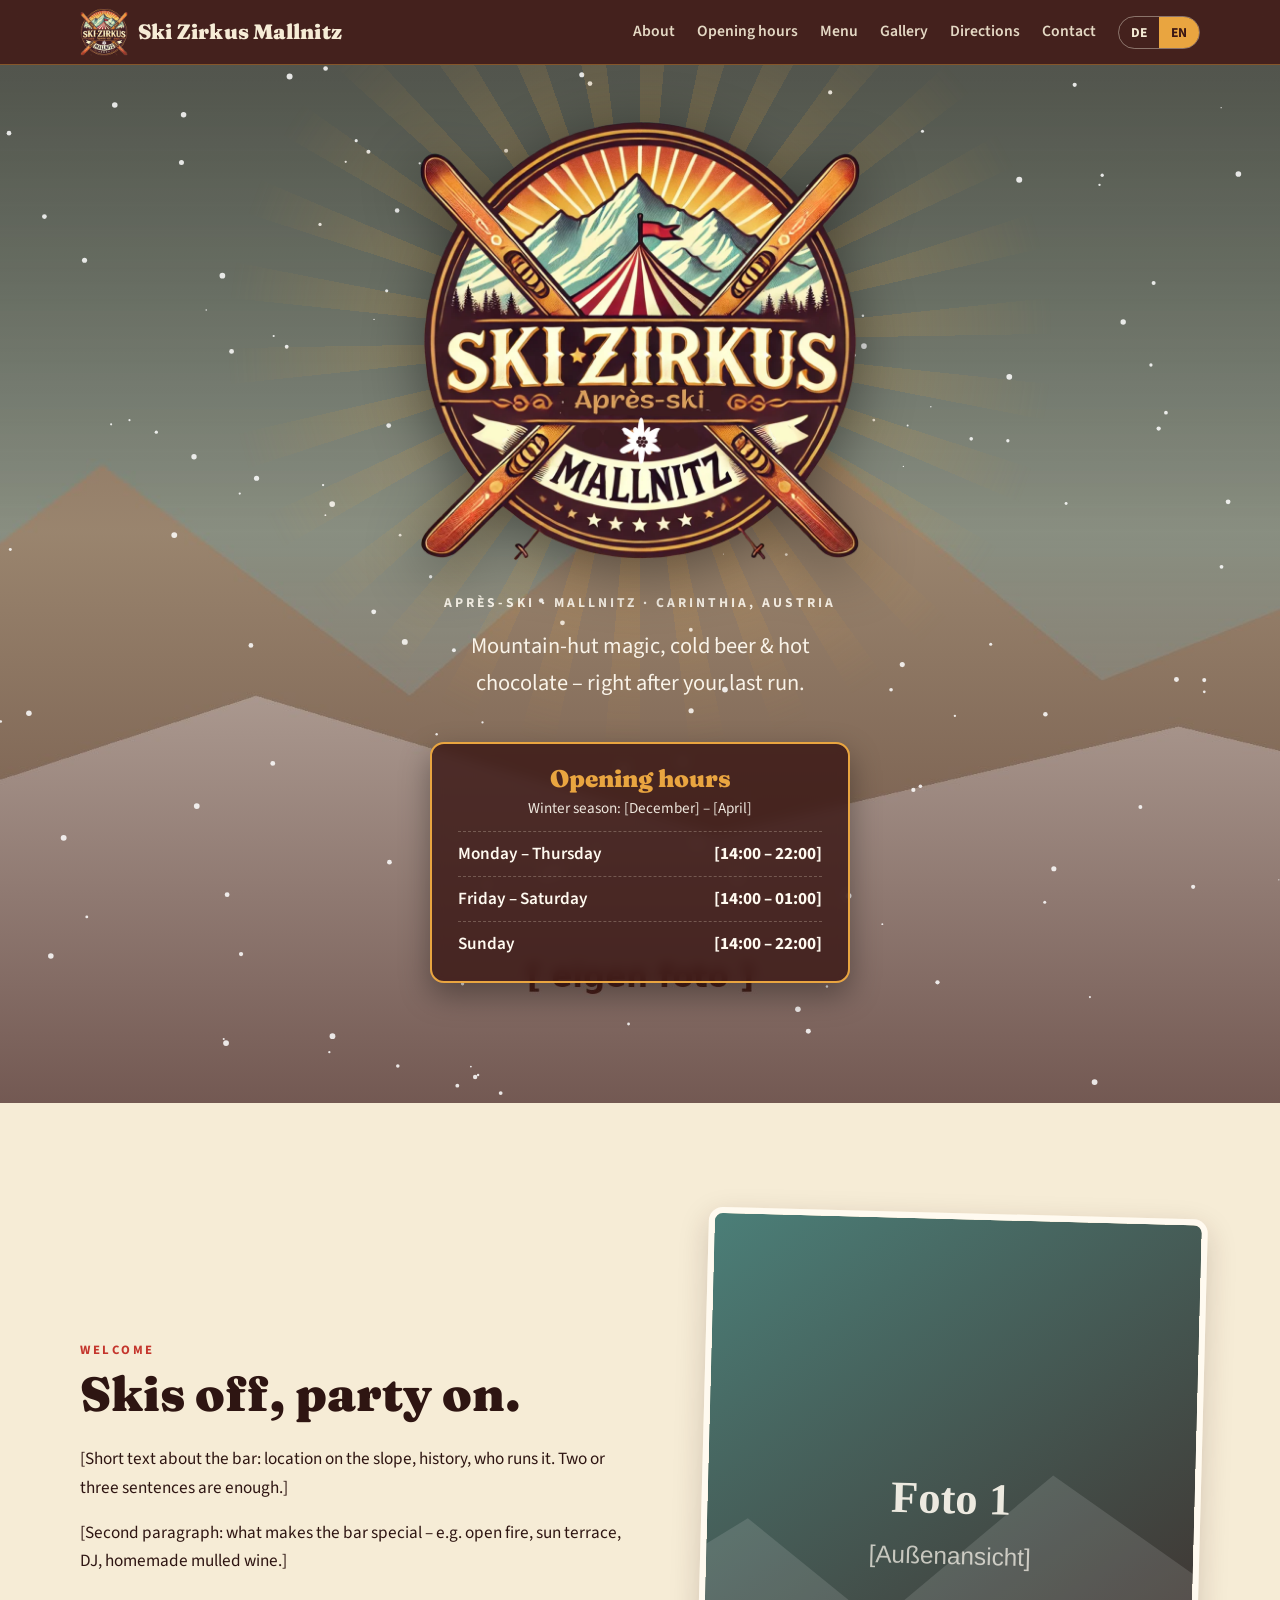
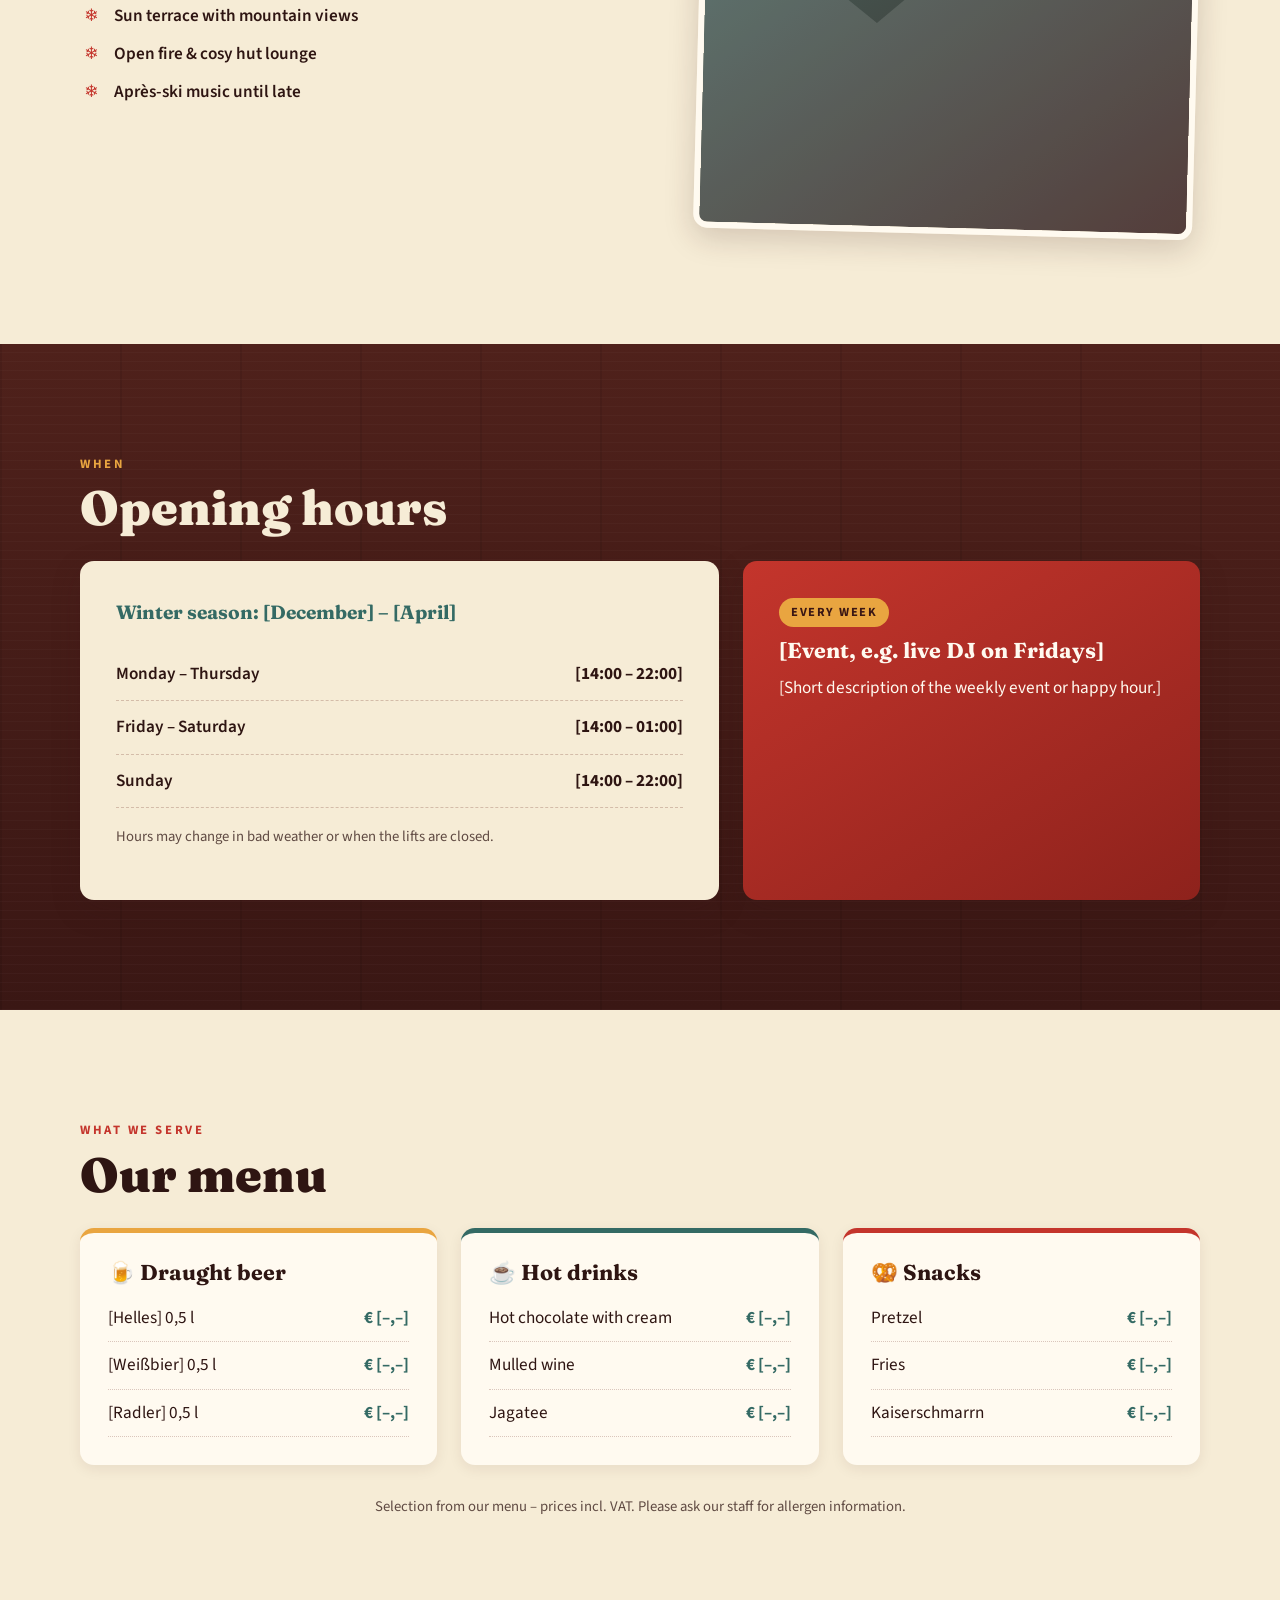
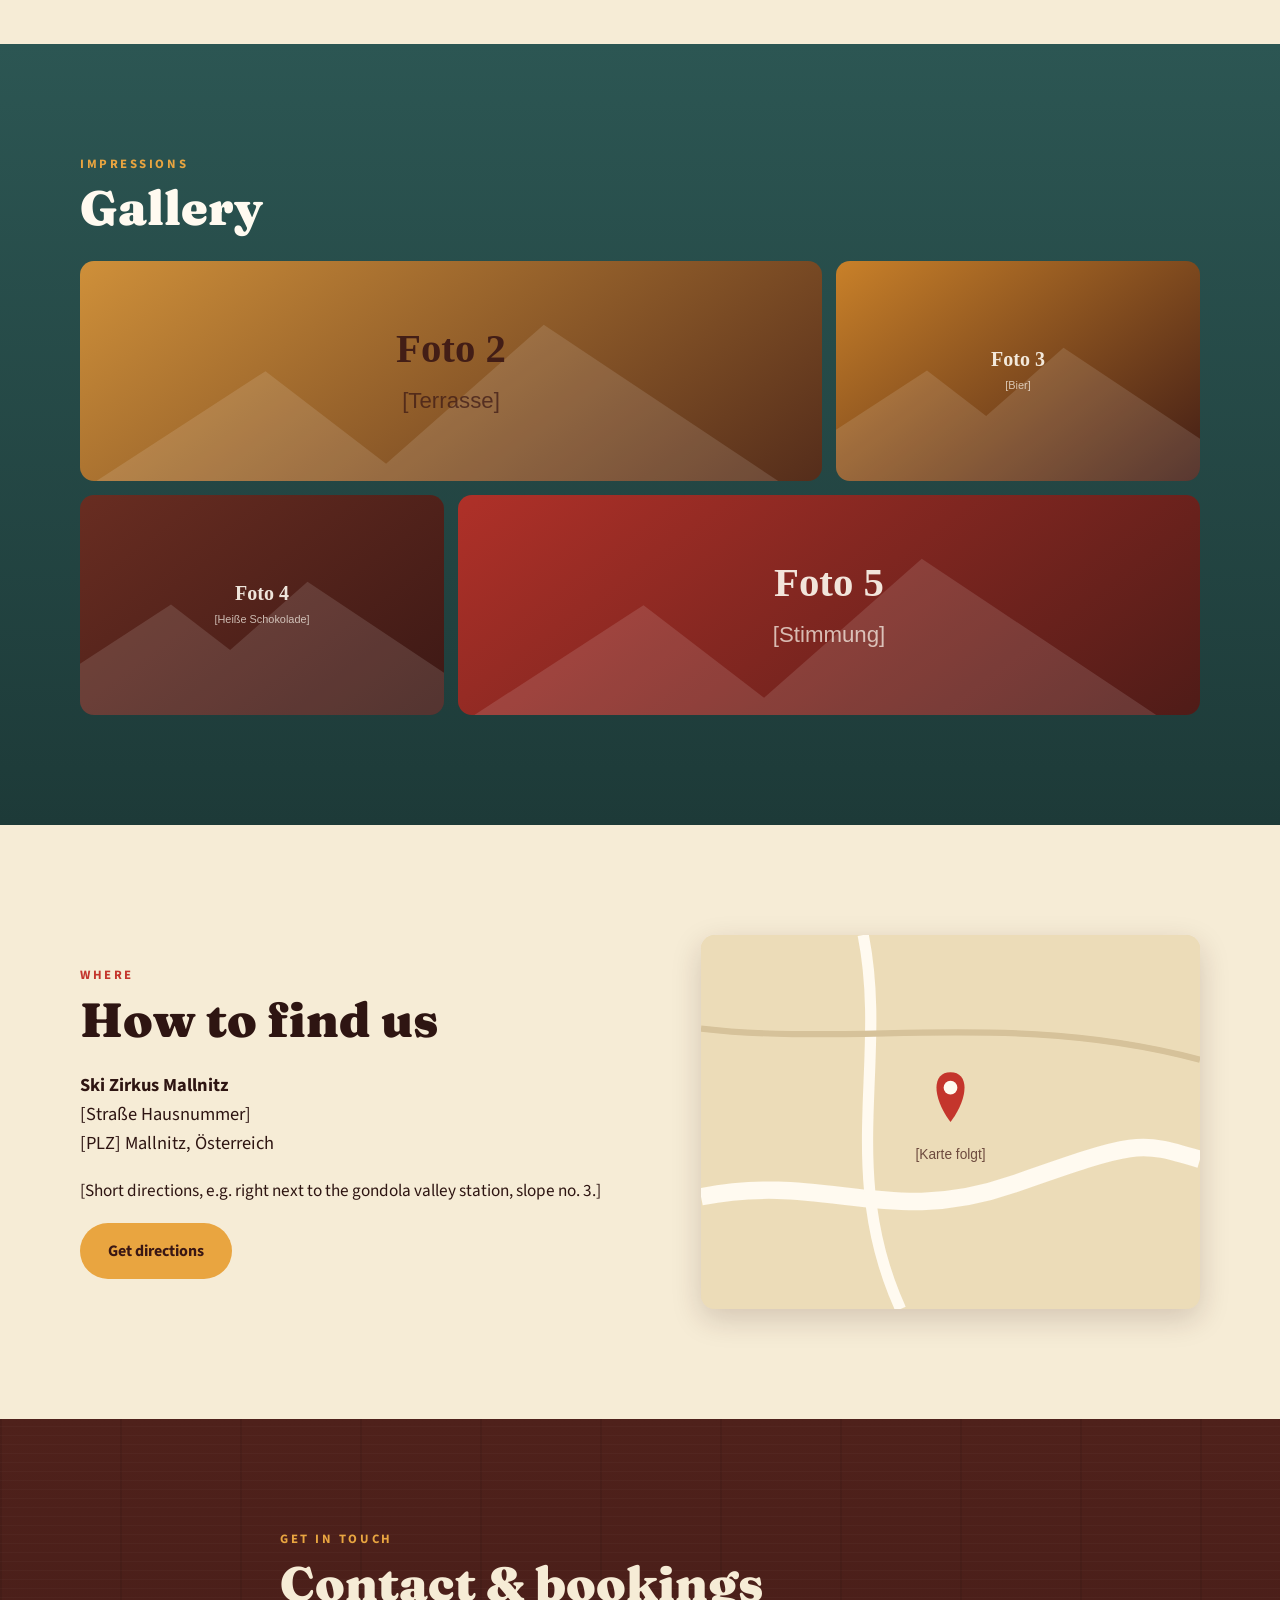
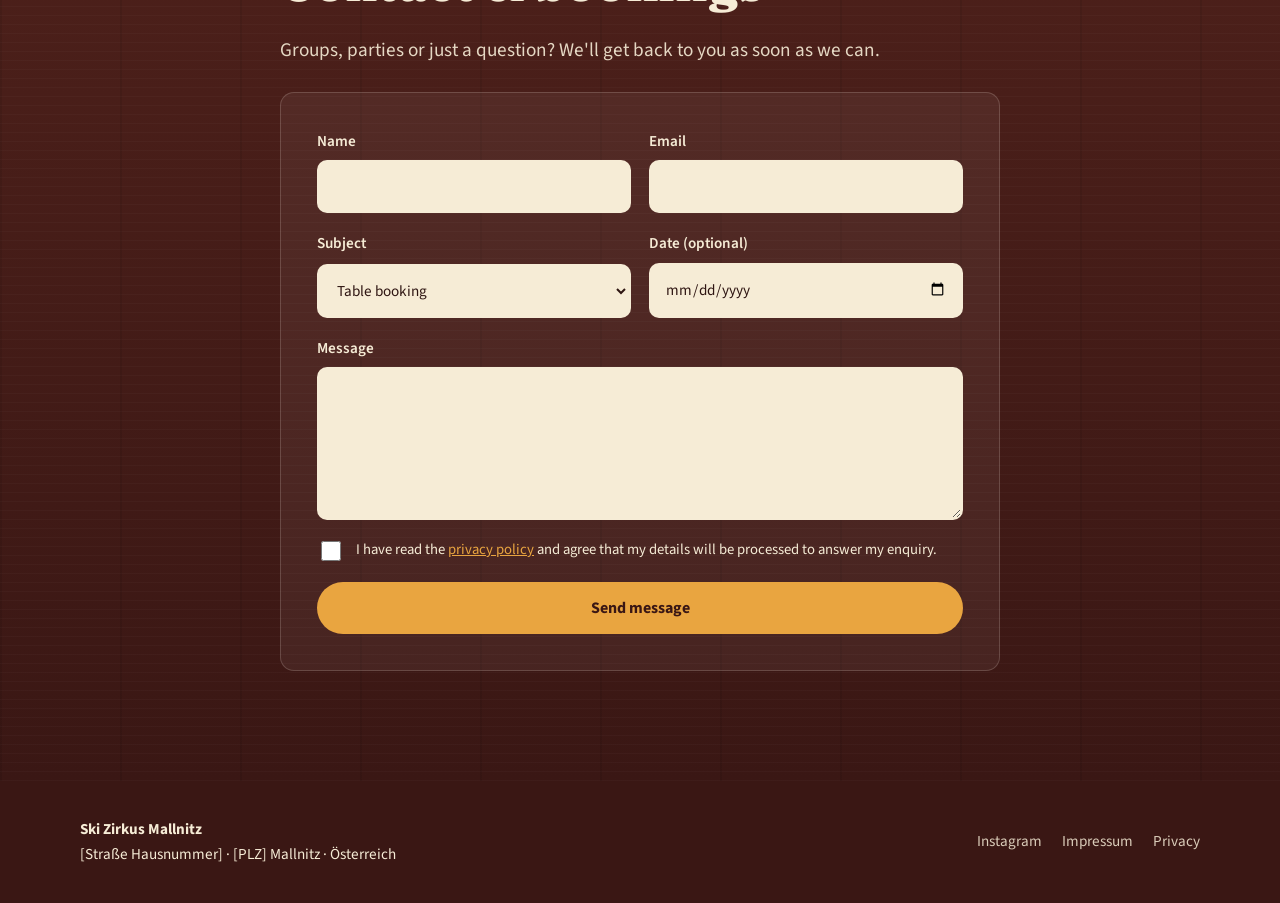
==== index.html @ e9e99eff "Add files via upload" ====
<!doctype html>
<html lang="de">
<head>
  <meta charset="utf-8">
  <meta name="viewport" content="width=device-width, initial-scale=1">
  <title>Ski Zirkus Mallnitz – Après-Ski Bar in Mallnitz</title>
  <meta name="description" content="Ski Zirkus Mallnitz: Après-Ski, kühles Bier und heiße Schokolade direkt an der Piste in Mallnitz, Kärnten.">
  <link rel="icon" href="img/favicon.png" type="image/png">
  <link rel="apple-touch-icon" href="img/apple-touch-icon.png">
  <meta name="theme-color" content="#3a1714">
  <meta property="og:title" content="Ski Zirkus Mallnitz – Après-Ski">
  <meta property="og:description" content="Après-Ski, kühles Bier und heiße Schokolade in Mallnitz, Kärnten.">
  <meta property="og:image" content="img/og-image.jpg">
  <meta property="og:type" content="website">
  <link rel="preload" href="img/logo-full.webp" as="image">
  <link rel="stylesheet" href="assets/style.css">
</head>
<body>

<header class="nav" id="top">
  <div class="nav__inner">
    <a href="#top" class="brand" aria-label="Ski Zirkus Mallnitz – Start">
      <img src="img/logo-icon.png" alt="" width="48" height="48">
      <span>Ski Zirkus Mallnitz</span>
    </a>
    <button class="nav__toggle" aria-expanded="false" aria-controls="nav-links" data-i18n-aria="nav_menu" aria-label="Menü">
      <span></span><span></span><span></span>
    </button>
    <nav id="nav-links" class="nav__links">
      <a href="#ueber" data-i18n="nav_about">Über uns</a>
      <a href="#zeiten" data-i18n="nav_hours">Öffnungszeiten</a>
      <a href="#karte" data-i18n="nav_menu_card">Karte</a>
      <a href="#galerie" data-i18n="nav_gallery">Galerie</a>
      <a href="#anfahrt" data-i18n="nav_location">Anfahrt</a>
      <a href="#kontakt" data-i18n="nav_contact">Kontakt</a>
      <div class="lang" role="group" aria-label="Sprache / Language">
        <button type="button" data-lang="de" aria-pressed="true">DE</button>
        <button type="button" data-lang="en" aria-pressed="false">EN</button>
      </div>
    </nav>
  </div>
</header>

<main>

  <!-- HERO -->
  <section class="hero">
    <canvas class="snow" aria-hidden="true"></canvas>
    <div class="hero__content">
      <h1 class="hero__logo">
        <img src="img/logo-full.webp" alt="Ski Zirkus Mallnitz – Après-Ski" width="440" height="440">
      </h1>
      <p class="kicker" data-i18n="hero_kicker">Après-Ski · Mallnitz · Kärnten</p>
      <p class="hero__tagline" data-i18n="hero_tagline">Hüttenzauber, kühles Bier &amp; heiße Schokolade – direkt nach der letzten Abfahrt.</p>
      <div class="hero__hours">
        <h2 class="hero__hours-title" data-i18n="hours_title">Öffnungszeiten</h2>
        <p class="hero__hours-season" data-i18n="hours_season">Wintersaison: [Dezember] – [April]</p>
        <dl>
          <div><dt data-i18n="day_mon_thu">Montag – Donnerstag</dt><dd>[14:00 – 22:00]</dd></div>
          <div><dt data-i18n="day_fri_sat">Freitag – Samstag</dt><dd>[14:00 – 01:00]</dd></div>
          <div><dt data-i18n="day_sun">Sonntag</dt><dd>[14:00 – 22:00]</dd></div>
        </dl>
      </div>
    </div>
  </section>

  <!-- ÜBER UNS -->
  <section id="ueber" class="section section--cream">
    <div class="wrap split">
      <div>
        <p class="eyebrow" data-i18n="about_eyebrow">Willkommen</p>
        <h2 data-i18n="about_title">Ski aus, Stimmung an.</h2>
        <p data-i18n="about_p1">[Kurzer Text über die Bar: Lage an der Piste, Geschichte, wer dahinter steht. Zwei bis drei Sätze reichen.]</p>
        <p data-i18n="about_p2">[Zweiter Absatz: was die Bar besonders macht – z. B. Kaminfeuer, Sonnenterrasse, DJ, hausgemachter Glühwein.]</p>
        <ul class="perks">
          <li data-i18n="perk_1">Sonnenterrasse mit Bergblick</li>
          <li data-i18n="perk_2">Kaminfeuer &amp; Hüttenstube</li>
          <li data-i18n="perk_3">Après-Ski-Musik bis spät</li>
        </ul>
      </div>
      <figure class="photo photo--tall">
        <img src="img/placeholder-1.svg" alt="[Foto: Außenansicht der Bar im Schnee]" loading="lazy">
      </figure>
    </div>
  </section>

  <!-- ÖFFNUNGSZEITEN -->
  <section id="zeiten" class="section section--wood">
    <div class="wrap">
      <p class="eyebrow eyebrow--light" data-i18n="hours_eyebrow">Wann</p>
      <h2 data-i18n="hours_title">Öffnungszeiten</h2>
      <div class="hours">
        <div class="card card--hours">
          <p class="season" data-i18n="hours_season">Wintersaison: [Dezember] – [April]</p>
          <dl class="hours__list">
            <div><dt data-i18n="day_mon_thu">Montag – Donnerstag</dt><dd>[14:00 – 22:00]</dd></div>
            <div><dt data-i18n="day_fri_sat">Freitag – Samstag</dt><dd>[14:00 – 01:00]</dd></div>
            <div><dt data-i18n="day_sun">Sonntag</dt><dd>[14:00 – 22:00]</dd></div>
          </dl>
          <p class="note" data-i18n="hours_note">Bei Schlechtwetter oder Liftstillstand können sich die Zeiten ändern.</p>
        </div>
        <div class="card card--event">
          <span class="badge" data-i18n="event_badge">Jede Woche</span>
          <h3 data-i18n="event_title">[Event, z. B. Live-DJ am Freitag]</h3>
          <p data-i18n="event_text">[Kurze Beschreibung des wiederkehrenden Events oder der Happy Hour.]</p>
        </div>
      </div>
    </div>
  </section>

  <!-- KARTE -->
  <section id="karte" class="section section--cream">
    <div class="wrap">
      <p class="eyebrow" data-i18n="menu_eyebrow">Was es gibt</p>
      <h2 data-i18n="menu_title">Unsere Karte</h2>
      <div class="menu">
        <div class="menu__col">
          <h3><span class="icon" aria-hidden="true">🍺</span> <span data-i18n="menu_beer">Bier vom Fass</span></h3>
          <ul>
            <li><span>[Helles] 0,5 l</span><span class="price">€ [–,–]</span></li>
            <li><span>[Weißbier] 0,5 l</span><span class="price">€ [–,–]</span></li>
            <li><span>[Radler] 0,5 l</span><span class="price">€ [–,–]</span></li>
          </ul>
        </div>
        <div class="menu__col">
          <h3><span class="icon" aria-hidden="true">☕</span> <span data-i18n="menu_hot">Heißes</span></h3>
          <ul>
            <li><span data-i18n="menu_choc">Heiße Schokolade mit Sahne</span><span class="price">€ [–,–]</span></li>
            <li><span data-i18n="menu_mulled">Glühwein</span><span class="price">€ [–,–]</span></li>
            <li><span>Jagatee</span><span class="price">€ [–,–]</span></li>
          </ul>
        </div>
        <div class="menu__col">
          <h3><span class="icon" aria-hidden="true">🥨</span> <span data-i18n="menu_snacks">Snacks</span></h3>
          <ul>
            <li><span data-i18n="menu_pretzel">Brezel</span><span class="price">€ [–,–]</span></li>
            <li><span data-i18n="menu_fries">Pommes</span><span class="price">€ [–,–]</span></li>
            <li><span data-i18n="menu_kaiser">Kaiserschmarrn</span><span class="price">€ [–,–]</span></li>
          </ul>
        </div>
      </div>
      <p class="note note--center" data-i18n="menu_note">Auszug aus der Karte – Preise inkl. MwSt. Allergeninformationen erhalten Sie bei unserem Personal.</p>
    </div>
  </section>

  <!-- GALERIE -->
  <section id="galerie" class="section section--night">
    <div class="wrap">
      <p class="eyebrow eyebrow--light" data-i18n="gallery_eyebrow">Eindrücke</p>
      <h2 data-i18n="gallery_title">Galerie</h2>
      <div class="gallery">
        <!-- Patroon: breed + smal, smal + breed. Meer foto's? Herhaal dit blok van 4. -->
        <figure class="g g--wide"><img src="img/placeholder-2.svg" alt="[Foto 1]" loading="lazy"></figure>
        <figure class="g"><img src="img/placeholder-3.svg" alt="[Foto 2]" loading="lazy"></figure>
        <figure class="g"><img src="img/placeholder-4.svg" alt="[Foto 3]" loading="lazy"></figure>
        <figure class="g g--wide"><img src="img/placeholder-5.svg" alt="[Foto 4]" loading="lazy"></figure>
      </div>
    </div>
  </section>

  <!-- ANFAHRT -->
  <section id="anfahrt" class="section section--cream">
    <div class="wrap split">
      <div>
        <p class="eyebrow" data-i18n="loc_eyebrow">Wo</p>
        <h2 data-i18n="loc_title">So finden Sie uns</h2>
        <address>
          <strong>Ski Zirkus Mallnitz</strong><br>
          [Straße Hausnummer]<br>
          [PLZ] Mallnitz, Österreich
        </address>
        <p data-i18n="loc_text">[Kurze Wegbeschreibung, z. B. direkt an der Talstation der Gondel, Skipiste Nr. 3.]</p>
        <a class="btn btn--primary" href="https://www.google.com/maps/search/?api=1&query=[Adresse]" target="_blank" rel="noopener" data-i18n="loc_route">Route planen</a>
      </div>
      <div class="map">
        <!-- Karte: sobald die Adresse feststeht, hier eine OpenStreetMap-Einbettung einfügen. -->
        <img src="img/map-placeholder.svg" alt="">
      </div>
    </div>
  </section>

  <!-- KONTAKT -->
  <section id="kontakt" class="section section--wood">
    <div class="wrap wrap--narrow">
      <p class="eyebrow eyebrow--light" data-i18n="contact_eyebrow">Schreib uns</p>
      <h2 data-i18n="contact_title">Kontakt &amp; Reservierung</h2>
      <p class="lead" data-i18n="contact_lead">Gruppen, Feiern oder einfach eine Frage? Wir melden uns so schnell wie möglich.</p>

      <form class="form" name="kontakt" method="POST" action="/danke.html" data-netlify="true" netlify-honeypot="bot-field">
        <input type="hidden" name="form-name" value="kontakt">
        <p class="hidden"><label>Nicht ausfüllen: <input name="bot-field"></label></p>

        <div class="form__row">
          <label><span data-i18n="f_name">Name</span>
            <input type="text" name="name" autocomplete="name" required></label>
          <label><span data-i18n="f_email">E-Mail</span>
            <input type="email" name="email" autocomplete="email" required></label>
        </div>
        <div class="form__row">
          <label><span data-i18n="f_topic">Anliegen</span>
            <select name="anliegen">
              <option value="Reservierung" data-i18n="f_opt_res">Reservierung</option>
              <option value="Gruppe/Feier" data-i18n="f_opt_group">Gruppe / Feier</option>
              <option value="Sonstiges" data-i18n="f_opt_other">Sonstiges</option>
            </select></label>
          <label><span data-i18n="f_date">Datum (optional)</span>
            <input type="date" name="datum"></label>
        </div>
        <label><span data-i18n="f_msg">Nachricht</span>
          <textarea name="nachricht" rows="5" required></textarea></label>
        <label class="check">
          <input type="checkbox" name="datenschutz" required>
          <span data-i18n-html="f_consent">Ich habe die <a href="datenschutz.html">Datenschutzerklärung</a> gelesen und bin einverstanden, dass meine Angaben zur Beantwortung meiner Anfrage verarbeitet werden.</span>
        </label>
        <button class="btn btn--primary btn--block" type="submit" data-i18n="f_send">Nachricht senden</button>
      </form>
    </div>
  </section>

</main>

<footer class="footer">
  <div class="wrap footer__inner">
    <div>
      <strong>Ski Zirkus Mallnitz</strong><br>
      [Straße Hausnummer] · [PLZ] Mallnitz · Österreich
    </div>
    <div class="footer__links">
      <a href="https://instagram.com/[account]" target="_blank" rel="noopener">Instagram</a>
      <a href="impressum.html">Impressum</a>
      <a href="datenschutz.html" data-i18n="footer_privacy">Datenschutz</a>
    </div>
  </div>
</footer>

<script src="assets/script.js"></script>
</body>
</html>
---- assets/style.css ----
/* Lettertypen lokaal (geen Google-verbinding, DSGVO-vriendelijk). Licentie: SIL OFL 1.1 */
@font-face { font-family: "Fraunces"; src: url("fonts/fraunces.woff2") format("woff2"); font-weight: 100 900; font-display: swap; }
@font-face { font-family: "Source Sans 3"; src: url("fonts/source-sans-3.woff2") format("woff2"); font-weight: 200 900; font-display: swap; }

/* ===== Kleuren & basis ===== */
:root {
  /* Palet afgeleid van het logo: bordeaux-bruin, vintage crème, zeegroen, goud-oranje en circusrood */
  --wood-900: #3a1714;   /* bordeaux-bruin (nav, footer, donkere secties) */
  --wood-800: #4f211b;
  --wood-700: #6b2e22;
  --cocoa: #346a64;      /* zeegroen (prijzen, accenten) */
  --amber: #e9a540;      /* goud-oranje (knoppen) */
  --amber-dark: #d0862a;
  --ember: #c4352c;      /* circusrood */
  --cream: #f6ecd6;      /* vintage crème */
  --cream-2: #ecdcb8;
  --snow: #fffaf0;
  --night: #2c5653;      /* diep zeegroen (galerij) */
  --night-2: #4d8a83;
  --ink: #2e1512;
  --muted: #6d4a3e;
  --radius: 14px;
  --shadow: 0 10px 30px rgba(58, 23, 20, .18);
  --font-head: "Fraunces", Georgia, serif;
  --font-body: "Source Sans 3", system-ui, sans-serif;
}

*, *::before, *::after { box-sizing: border-box; }
html { scroll-behavior: smooth; scroll-padding-top: 72px; }
@media (prefers-reduced-motion: reduce) { html { scroll-behavior: auto; } }

body {
  margin: 0;
  font-family: var(--font-body);
  font-size: 1.075rem;
  line-height: 1.65;
  color: var(--ink);
  background: var(--cream);
}
img { max-width: 100%; display: block; }
a { color: inherit; }
h1, h2, h3 { font-family: var(--font-head); line-height: 1.1; margin: 0 0 .5em; }
h2 { font-size: clamp(2rem, 4.5vw, 3rem); font-weight: 900; }
h3 { font-size: 1.35rem; font-weight: 700; }
p { margin: 0 0 1em; }

.wrap { width: min(1120px, 100% - 32px); margin-inline: auto; }
.wrap--narrow { width: min(720px, 100% - 32px); }
.hidden { position: absolute; left: -9999px; }

/* ===== Navigatie ===== */
.nav {
  position: sticky; top: 0; z-index: 50;
  background: rgba(58, 23, 20, .95);
  backdrop-filter: blur(8px);
  color: var(--cream);
  border-bottom: 1px solid rgba(233, 165, 64, .4);
}
.nav__inner { display: flex; align-items: center; justify-content: space-between; height: 64px; width: min(1120px, 100% - 32px); margin-inline: auto; }
.brand { display: flex; align-items: center; gap: 10px; text-decoration: none; font-family: var(--font-head); font-weight: 900; font-size: 1.3rem; letter-spacing: .01em; }
.nav__links { display: flex; align-items: center; gap: 22px; }
.nav__links a { text-decoration: none; font-weight: 600; font-size: .98rem; opacity: .9; }
.nav__links a:hover { color: var(--amber); opacity: 1; }
.lang { display: flex; border: 1px solid rgba(247, 239, 226, .4); border-radius: 999px; overflow: hidden; }
.lang button { background: none; border: 0; color: var(--cream); font: 700 .85rem var(--font-body); padding: 6px 12px; cursor: pointer; }
.lang button[aria-pressed="true"] { background: var(--amber); color: var(--wood-900); }

.nav__toggle { display: none; background: none; border: 0; width: 44px; height: 44px; cursor: pointer; padding: 10px; }
.nav__toggle span { display: block; height: 2px; background: var(--cream); margin: 5px 0; border-radius: 2px; transition: transform .2s, opacity .2s; }

@media (max-width: 880px) {
  .nav__toggle { display: block; }
  .nav__links {
    position: absolute; top: 64px; left: 0; right: 0;
    flex-direction: column; align-items: stretch; gap: 0;
    background: var(--wood-900); padding: 8px 16px 20px;
    display: none;
  }
  .nav__links.open { display: flex; }
  .nav__links a { padding: 12px 4px; border-bottom: 1px solid rgba(247,239,226,.1); }
  .lang { align-self: flex-start; margin-top: 14px; }
  .nav__toggle[aria-expanded="true"] span:nth-child(1) { transform: translateY(7px) rotate(45deg); }
  .nav__toggle[aria-expanded="true"] span:nth-child(2) { opacity: 0; }
  .nav__toggle[aria-expanded="true"] span:nth-child(3) { transform: translateY(-7px) rotate(-45deg); }
}

/* ===== Knoppen ===== */
.btn { display: inline-block; text-decoration: none; font-weight: 700; padding: 13px 26px; border-radius: 999px; border: 2px solid transparent; cursor: pointer; font-size: 1rem; font-family: var(--font-body); transition: transform .15s, background .15s; }
.btn:hover { transform: translateY(-2px); }
.btn--primary { background: var(--amber); color: var(--wood-900); }
.btn--primary:hover { background: #f2b85c; }
.btn--ghost { border-color: var(--cream); color: var(--cream); }
.btn--ghost:hover { background: rgba(247,239,226,.12); }
.btn--block { width: 100%; }

/* ===== Hero ===== */
.hero {
  position: relative; overflow: hidden;
  min-height: min(92vh, 820px);
  display: grid; place-items: center; text-align: center;
  color: var(--snow);
  /* Eigen foto: vervang img/hero.jpg (liggend, ca. 2400 px breed). De donkere laag houdt de tekst leesbaar. */
  background:
    linear-gradient(180deg, rgba(58,23,20,.55) 0%, rgba(58,23,20,.3) 45%, rgba(58,23,20,.7) 100%),
    url("../img/hero.jpg") center / cover no-repeat,
    linear-gradient(160deg, #8fbcae, var(--night));
}
.snow { position: absolute; inset: 0; width: 100%; height: 100%; pointer-events: none; z-index: 2; }
.hero__content { position: relative; z-index: 3; padding: 96px 16px 120px; max-width: 820px; }
.hero h1 { font-size: clamp(3rem, 10vw, 6.5rem); font-weight: 900; text-shadow: 0 4px 24px rgba(0,0,0,.35); margin-bottom: .3em; line-height: 1; }
.h1-sub { display: block; font-size: .42em; font-weight: 700; letter-spacing: .32em; text-transform: uppercase; margin-top: .35em; color: var(--amber); }
.kicker { text-transform: uppercase; letter-spacing: .22em; font-weight: 700; font-size: .85rem; color: var(--snow); opacity: .9; }
.hero__tagline { font-size: clamp(1.1rem, 2.3vw, 1.4rem); max-width: 34ch; margin: 0 auto 1.8em; opacity: .95; }
.hero__cta { display: flex; justify-content: center; margin-top: 2.2em; }
.hero__cta .btn { padding: 15px 38px; font-size: 1.08rem; box-shadow: 0 8px 22px rgba(0,0,0,.3); }

/* ===== Secties ===== */
.section { padding: clamp(64px, 10vw, 110px) 0; position: relative; }
.section--cream { background: var(--cream); }
.section--wood {
  color: var(--cream);
  background:
    repeating-linear-gradient(90deg, rgba(0,0,0,.08) 0 2px, transparent 2px 120px),
    repeating-linear-gradient(0deg, rgba(255,255,255,.025) 0 1px, transparent 1px 9px),
    linear-gradient(180deg, var(--wood-800), var(--wood-900));
}
.section--night { color: var(--snow); background: linear-gradient(180deg, var(--night), #1d3a38); }
.eyebrow { text-transform: uppercase; letter-spacing: .2em; font-weight: 700; font-size: .8rem; color: var(--ember); margin-bottom: .6em; }
.eyebrow--light { color: var(--amber); }
.lead { font-size: 1.2rem; opacity: .9; }
.note { font-size: .92rem; opacity: .75; }
.note--center { text-align: center; margin-top: 2em; }

.split { display: grid; grid-template-columns: 1.1fr 1fr; gap: clamp(32px, 6vw, 72px); align-items: center; }
@media (max-width: 820px) { .split { grid-template-columns: 1fr; } }

.perks { list-style: none; padding: 0; margin: 1.5em 0 0; display: grid; gap: 10px; }
.perks li { padding-left: 34px; position: relative; font-weight: 600; }
.perks li::before { content: "❄"; position: absolute; left: 4px; top: 0; color: var(--ember); }

.photo { margin: 0; border-radius: var(--radius); overflow: hidden; box-shadow: var(--shadow); border: 6px solid var(--snow); transform: rotate(1.5deg); }
.photo img { width: 100%; height: 100%; object-fit: cover; aspect-ratio: 4/5; }

/* ===== Openingstijden ===== */
.hours { display: grid; grid-template-columns: 1.4fr 1fr; gap: 24px; margin-top: 1.5em; }
@media (max-width: 820px) { .hours { grid-template-columns: 1fr; } }
.card { border-radius: var(--radius); padding: clamp(24px, 4vw, 36px); }
.card--hours { background: var(--cream); color: var(--ink); box-shadow: var(--shadow); }
.season { font-family: var(--font-head); font-weight: 700; font-size: 1.2rem; color: var(--cocoa); }
.hours__list { margin: 0 0 1em; }
.hours__list div { display: flex; justify-content: space-between; gap: 16px; padding: 12px 0; border-bottom: 1px dashed rgba(107,46,34,.25); }
.hours__list dt { font-weight: 600; }
.hours__list dd { margin: 0; font-weight: 700; font-variant-numeric: tabular-nums; }
.card--event { background: linear-gradient(150deg, var(--ember), #8e221c); color: var(--snow); box-shadow: var(--shadow); }
.badge { display: inline-block; background: var(--amber); color: var(--wood-900); font-weight: 700; font-size: .78rem; text-transform: uppercase; letter-spacing: .12em; padding: 4px 12px; border-radius: 999px; margin-bottom: 1em; }

/* ===== Menu ===== */
.menu { display: grid; grid-template-columns: repeat(3, 1fr); gap: 24px; margin-top: 1.5em; }
@media (max-width: 880px) { .menu { grid-template-columns: 1fr; } }
.menu__col { background: var(--snow); border-radius: var(--radius); padding: 28px; box-shadow: 0 4px 14px rgba(58,23,20,.08); border-top: 5px solid var(--amber); }
.menu__col:nth-child(2) { border-top-color: var(--cocoa); }
.menu__col:nth-child(3) { border-top-color: var(--ember); }
.menu__col ul { list-style: none; padding: 0; margin: 0; }
.menu__col li { display: flex; justify-content: space-between; gap: 12px; padding: 9px 0; border-bottom: 1px dotted rgba(107,46,34,.25); }
.price { font-weight: 700; white-space: nowrap; color: var(--cocoa); }

/* ===== Galerij ===== */
.gallery { display: grid; grid-template-columns: repeat(3, 1fr); grid-auto-rows: 220px; gap: 14px; margin-top: 1.5em; }
.g { margin: 0; border-radius: var(--radius); overflow: hidden; }
.g--wide { grid-column: span 2; }
.g img { width: 100%; height: 100%; object-fit: cover; transition: transform .5s; }
.g:hover img { transform: scale(1.05); }
@media (max-width: 700px) {
  .gallery { grid-template-columns: 1fr 1fr; grid-auto-rows: 160px; }
  .g--wide { grid-column: span 2; }
}

/* ===== Anfahrt ===== */
address { font-style: normal; font-size: 1.15rem; margin: 0 0 1em; line-height: 1.6; }
.map { border-radius: var(--radius); overflow: hidden; box-shadow: var(--shadow); aspect-ratio: 4/3; background: var(--cream-2); }
.map img, .map iframe { width: 100%; height: 100%; object-fit: cover; border: 0; }

/* ===== Formulier ===== */
.form { display: grid; gap: 18px; margin-top: 1.5em; background: rgba(247,239,226,.06); border: 1px solid rgba(247,239,226,.18); padding: clamp(20px, 4vw, 36px); border-radius: var(--radius); }
.form__row { display: grid; grid-template-columns: 1fr 1fr; gap: 18px; }
@media (max-width: 600px) { .form__row { grid-template-columns: 1fr; } }
.form label { display: grid; gap: 6px; font-weight: 600; font-size: .95rem; }
.form input, .form select, .form textarea {
  font: inherit; font-weight: 400; color: var(--ink);
  background: var(--cream); border: 2px solid transparent; border-radius: 10px; padding: 12px 14px; width: 100%;
}
.form input:focus, .form select:focus, .form textarea:focus { outline: none; border-color: var(--amber); }
.form .check { display: flex; gap: 12px; align-items: flex-start; font-weight: 400; font-size: .92rem; }
.form .check input { width: 20px; height: 20px; margin-top: 3px; flex: none; accent-color: var(--amber); }
.form .check a { color: var(--amber); }

/* ===== Footer ===== */
.footer { background: var(--wood-900); color: var(--cream); padding: 36px 0; font-size: .95rem; }
.footer__inner { display: flex; justify-content: space-between; gap: 20px; flex-wrap: wrap; align-items: center; }
.footer__links { display: flex; gap: 20px; flex-wrap: wrap; }
.footer__links a { text-decoration: none; opacity: .85; }
.footer__links a:hover { color: var(--amber); opacity: 1; }

/* ===== Subpagina's (Impressum, Datenschutz, Danke) ===== */
.page { padding: clamp(48px, 8vw, 90px) 0; min-height: 70vh; }
.page h1 { font-size: clamp(2.2rem, 5vw, 3.2rem); font-weight: 900; }
.page h2 { font-size: 1.5rem; margin-top: 1.6em; }
.page--center { text-align: center; display: grid; place-items: center; }

:focus-visible { outline: 3px solid var(--amber); outline-offset: 3px; }

/* ===== Logo in de hero ===== */
.hero__logo { position: relative; margin: 0 auto .4em; width: clamp(260px, 40vw, 440px); }
.hero__logo img { position: relative; z-index: 1; width: 100%; height: auto; filter: drop-shadow(0 12px 30px rgba(0,0,0,.45)); }
.hero__logo::before { /* zonnestralen zoals in het logo */
  content: ""; position: absolute; inset: -45%; z-index: 0; border-radius: 50%;
  background: repeating-conic-gradient(rgba(233,165,64,.22) 0 5deg, transparent 5deg 12deg);
  -webkit-mask: radial-gradient(circle, #000 30%, transparent 70%); mask: radial-gradient(circle, #000 30%, transparent 70%);
}
.hero__content { padding-top: 56px; }

/* ===== Openingstijden-blok onder het logo ===== */
.hero__hours {
  margin: 2em auto 0; max-width: 420px; text-align: left;
  background: rgba(58, 23, 20, .82); backdrop-filter: blur(6px);
  border: 2px solid var(--amber); border-radius: var(--radius);
  padding: 22px 26px 14px; box-shadow: 0 12px 30px rgba(0,0,0,.35);
}
.hero__hours-title { font-size: 1.5rem; margin: 0 0 .15em; text-align: center; color: var(--amber); }
.hero__hours-season { text-align: center; font-size: .95rem; margin: 0 0 .6em; opacity: .9; }
.hero__hours dl { margin: 0; }
.hero__hours dl div { display: flex; justify-content: space-between; gap: 16px; padding: 8px 0; border-top: 1px dashed rgba(246,236,214,.25); }
.hero__hours dt { font-weight: 600; }
.hero__hours dd { margin: 0; font-weight: 700; font-variant-numeric: tabular-nums; white-space: nowrap; }
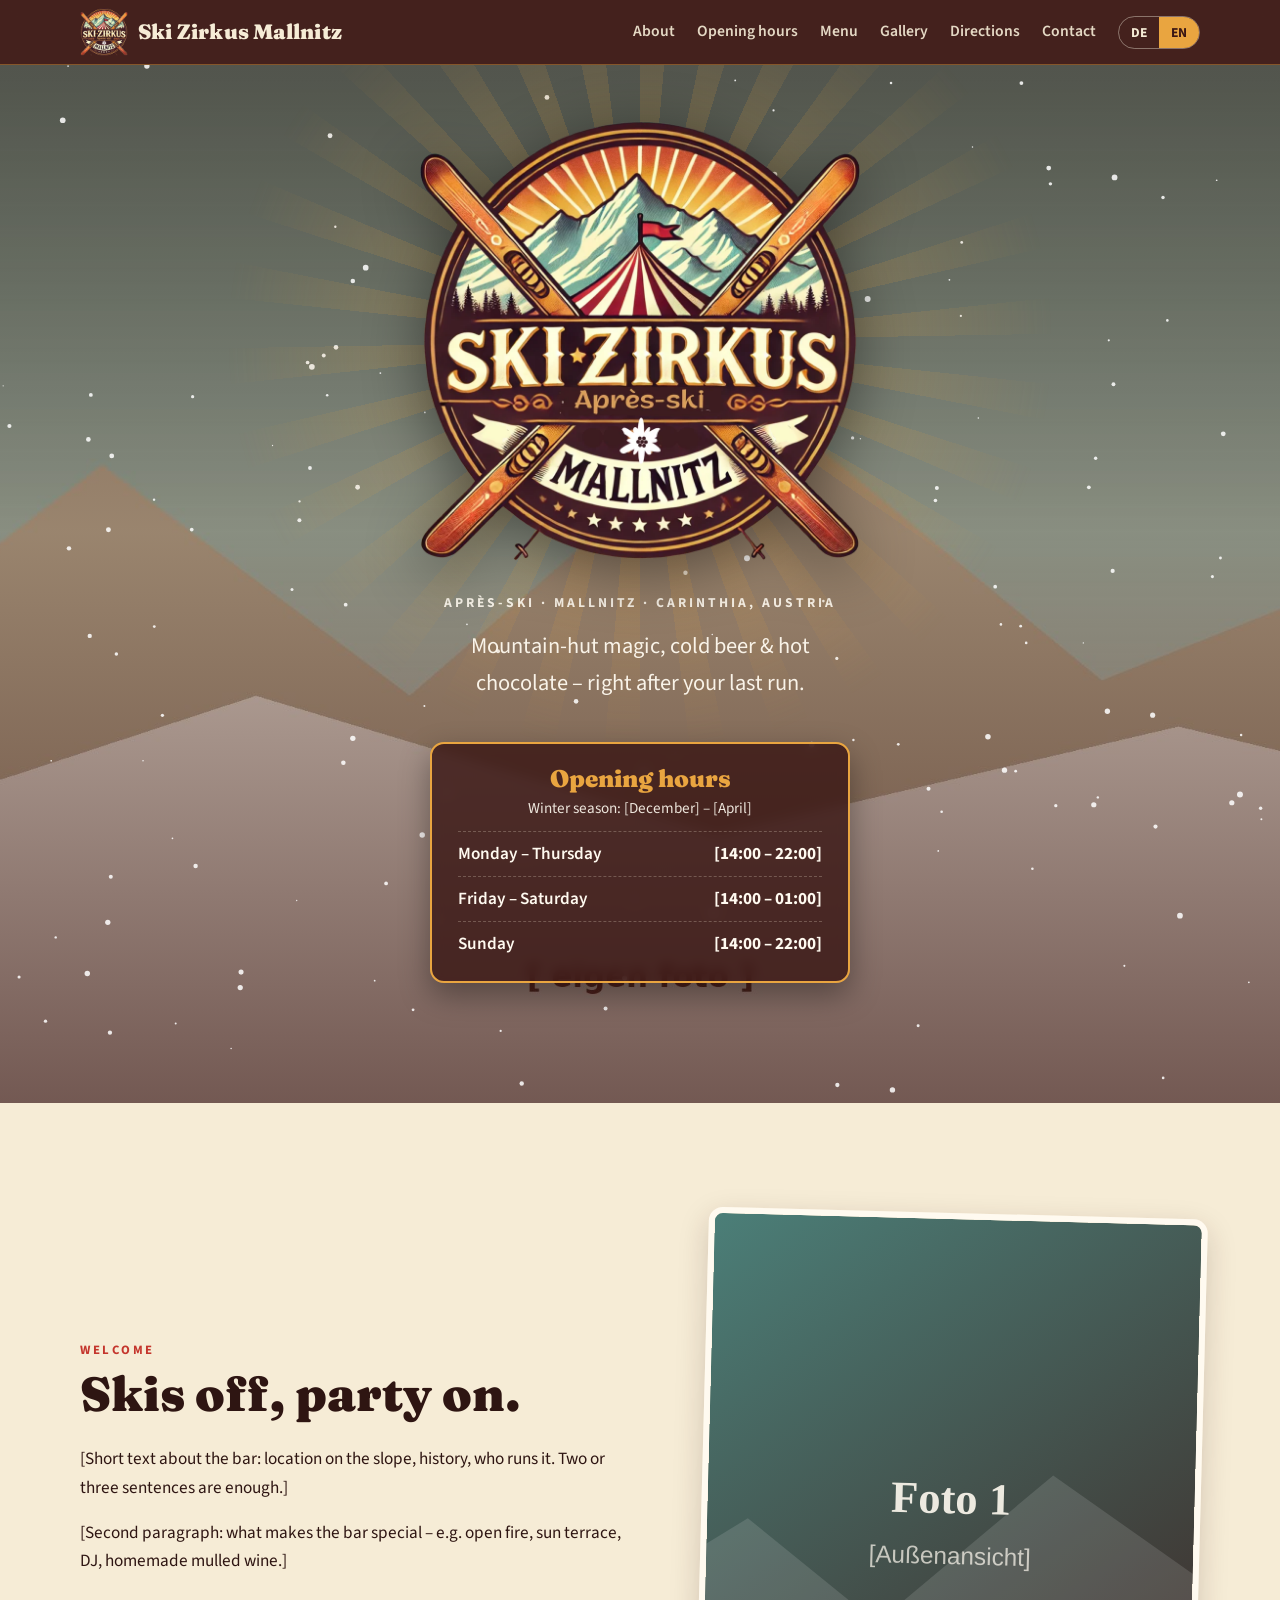
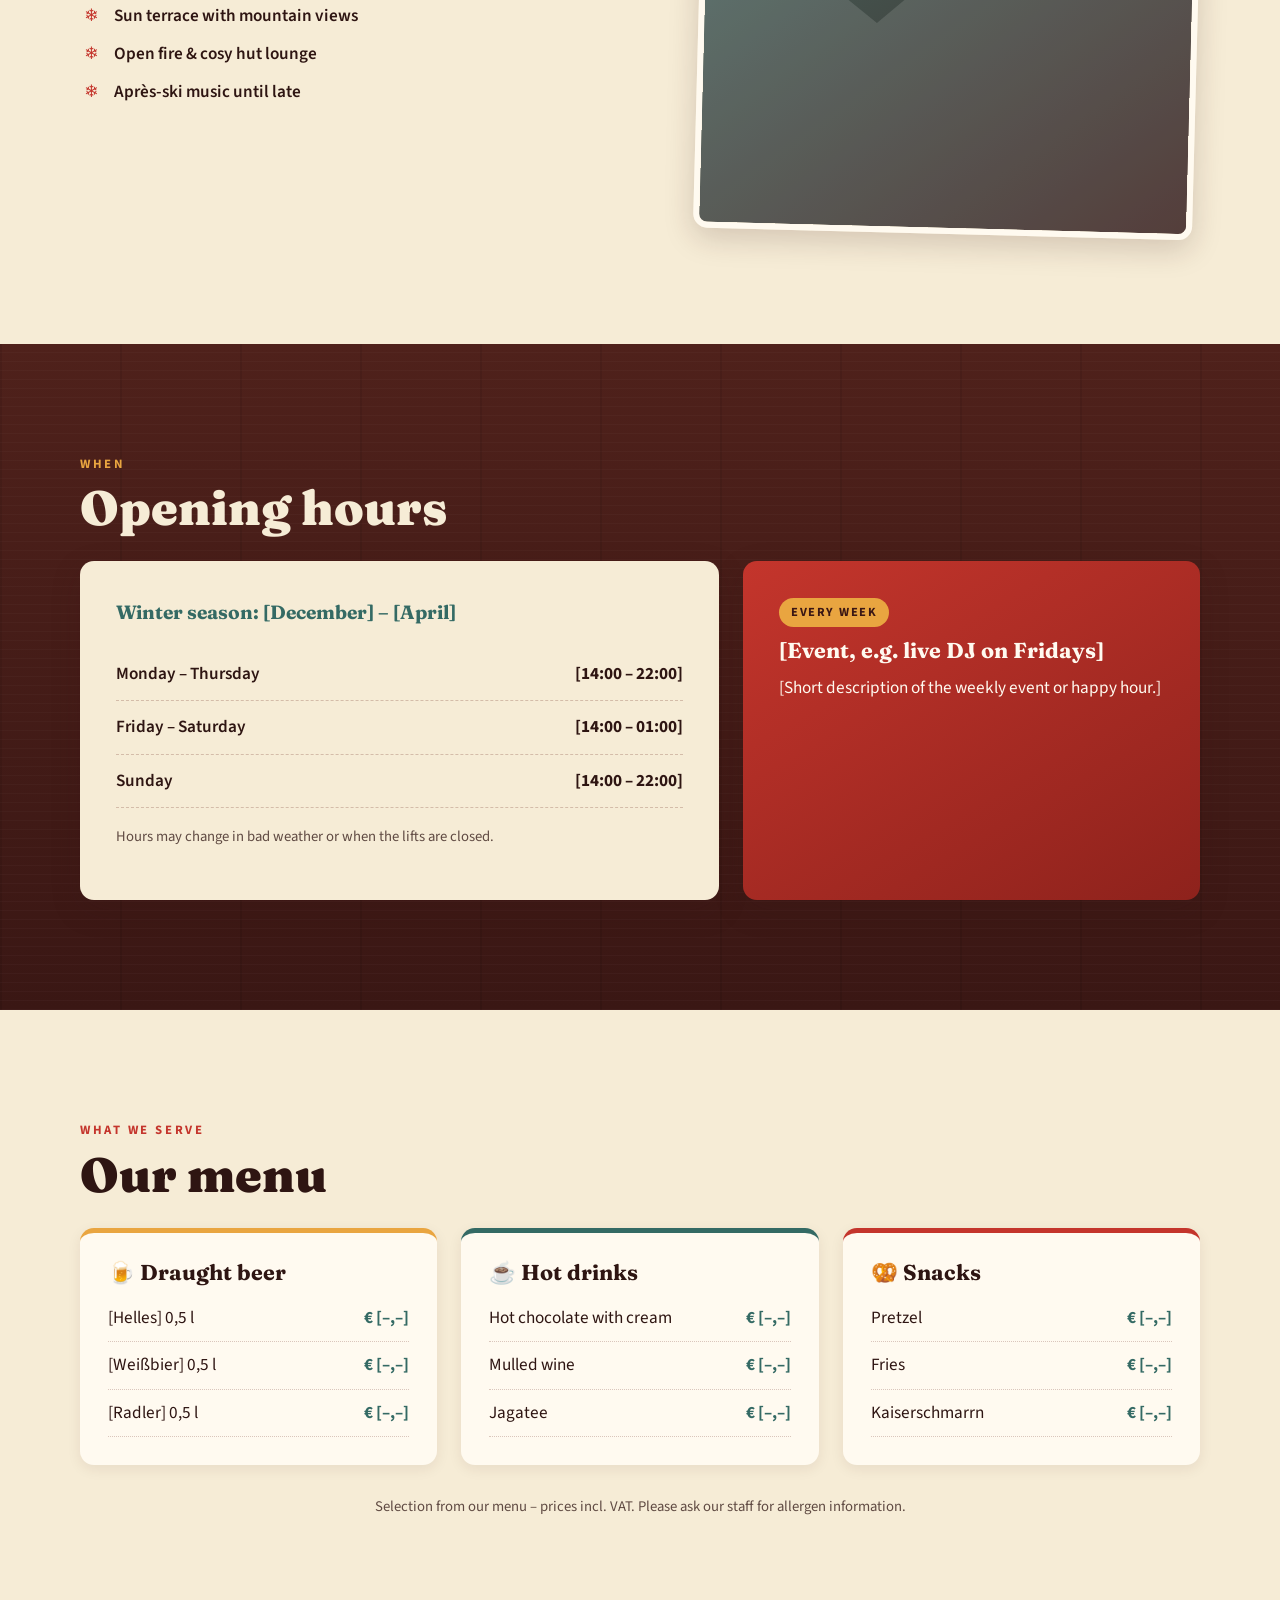
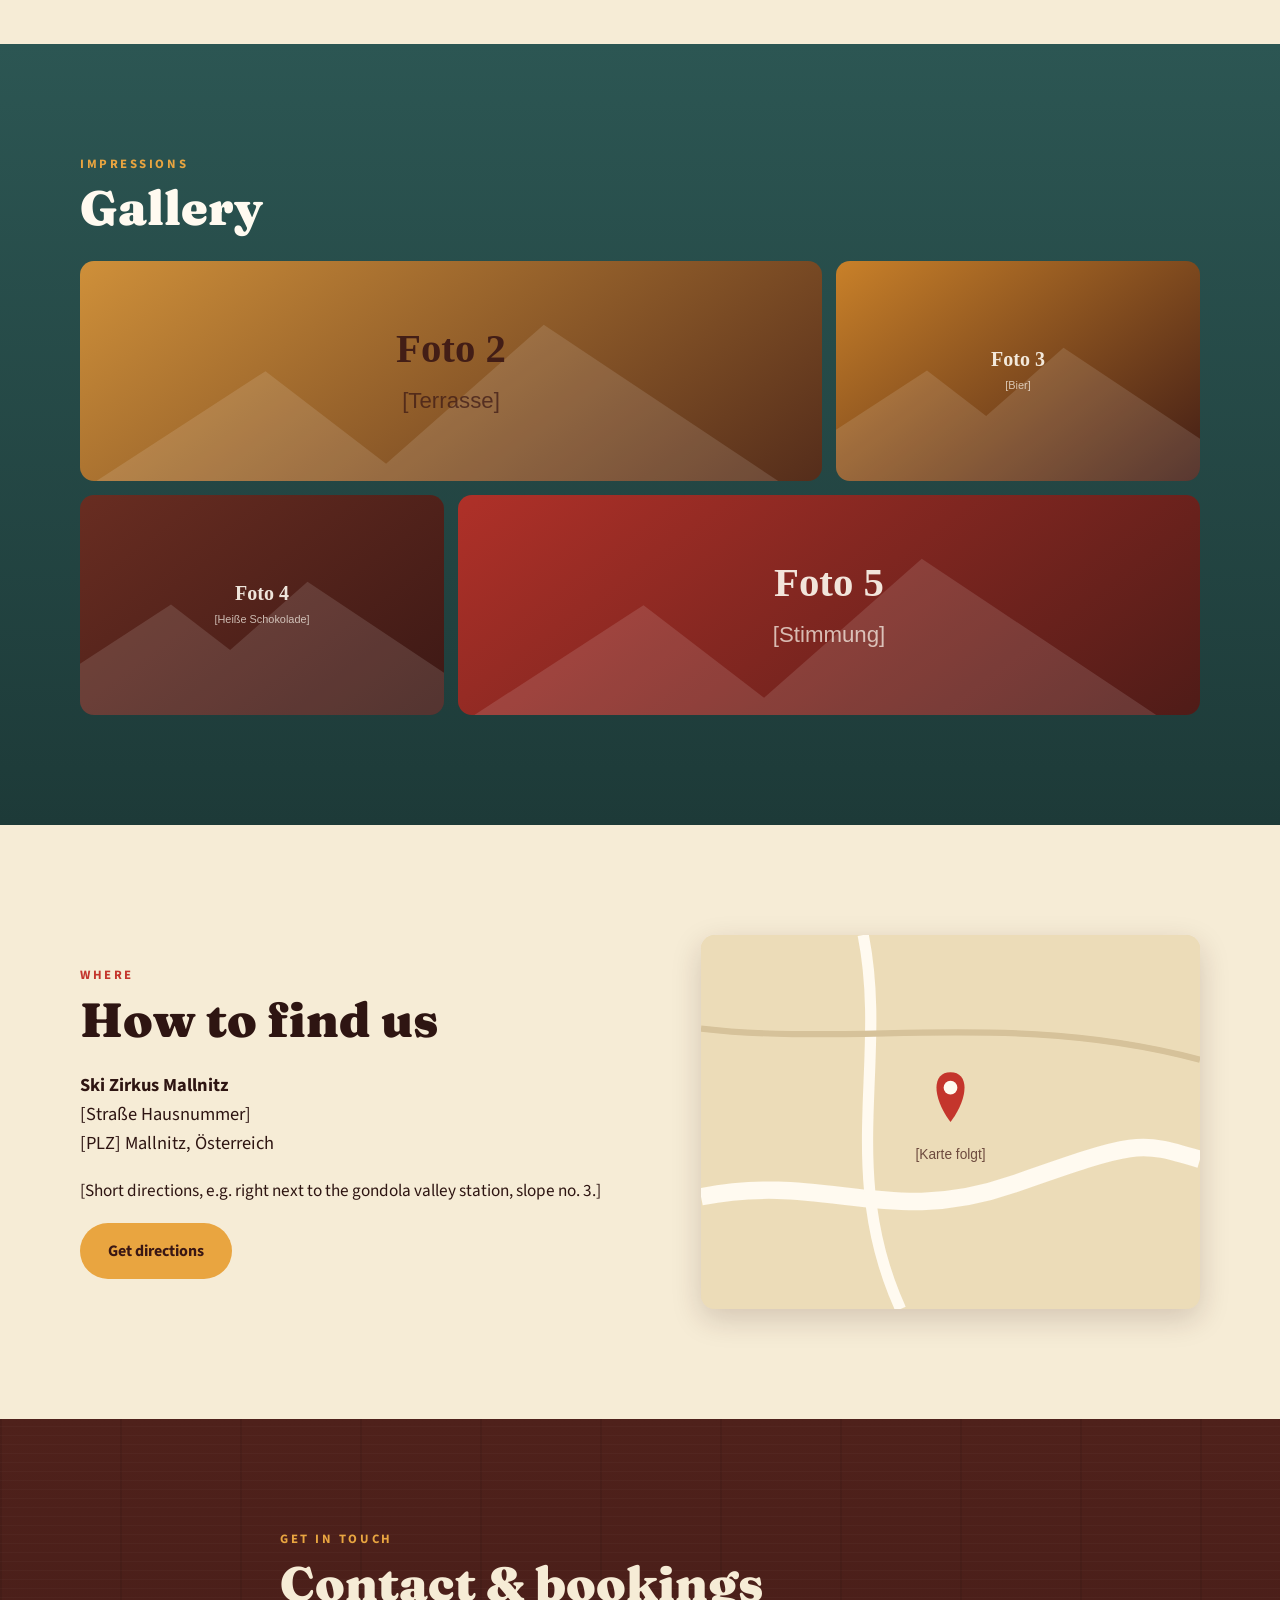
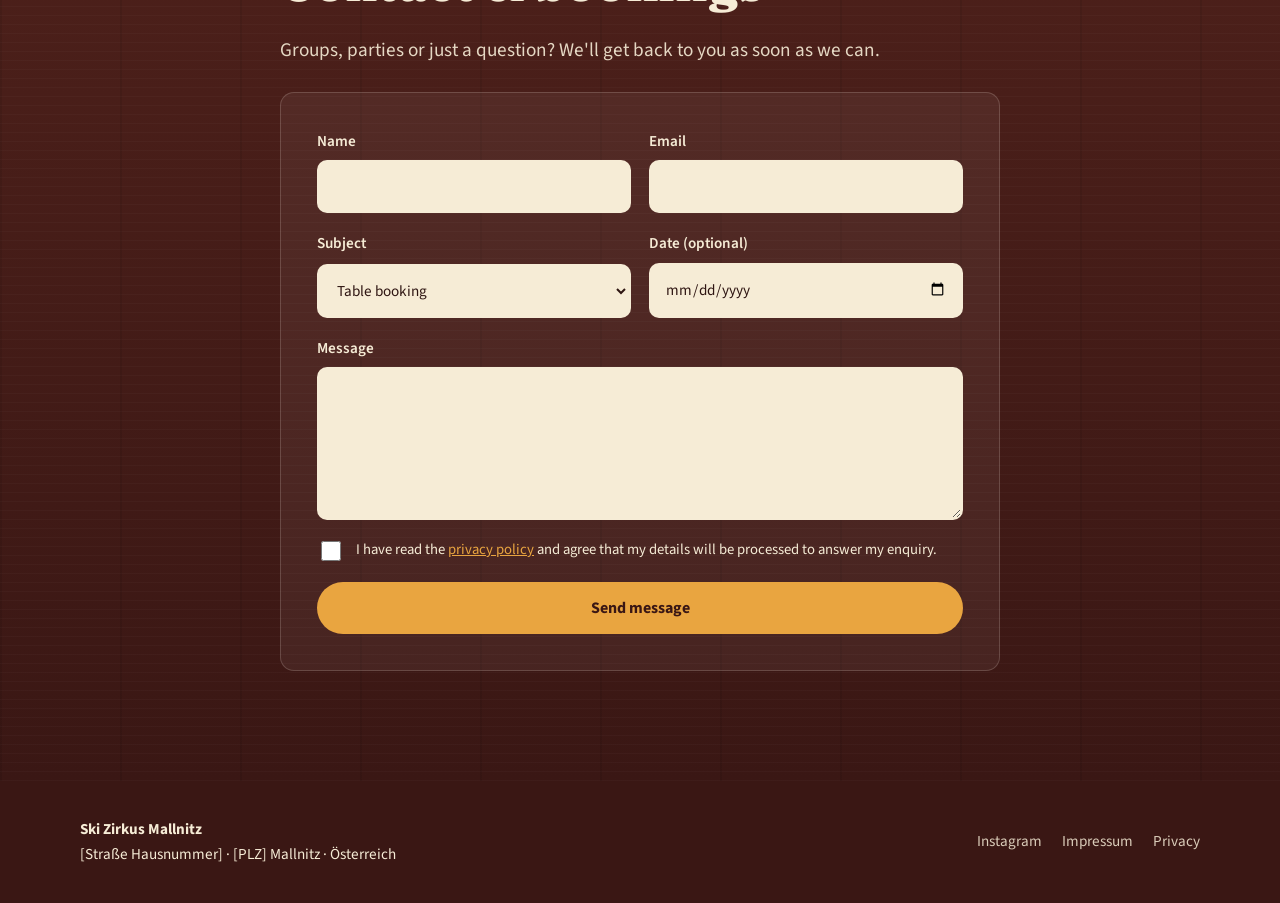
==== commit a4dd057d: "Update event title in index.html" ====
--- a/index.html
+++ b/index.html
@@ -101,7 +101,7 @@
         </div>
         <div class="card card--event">
           <span class="badge" data-i18n="event_badge">Jede Woche</span>
-          <h3 data-i18n="event_title">[Event, z. B. Live-DJ am Freitag]</h3>
+          <h3 data-i18n="event_title">[Nachtskilauf am Donnerstag]</h3>
           <p data-i18n="event_text">[Kurze Beschreibung des wiederkehrenden Events oder der Happy Hour.]</p>
         </div>
       </div>
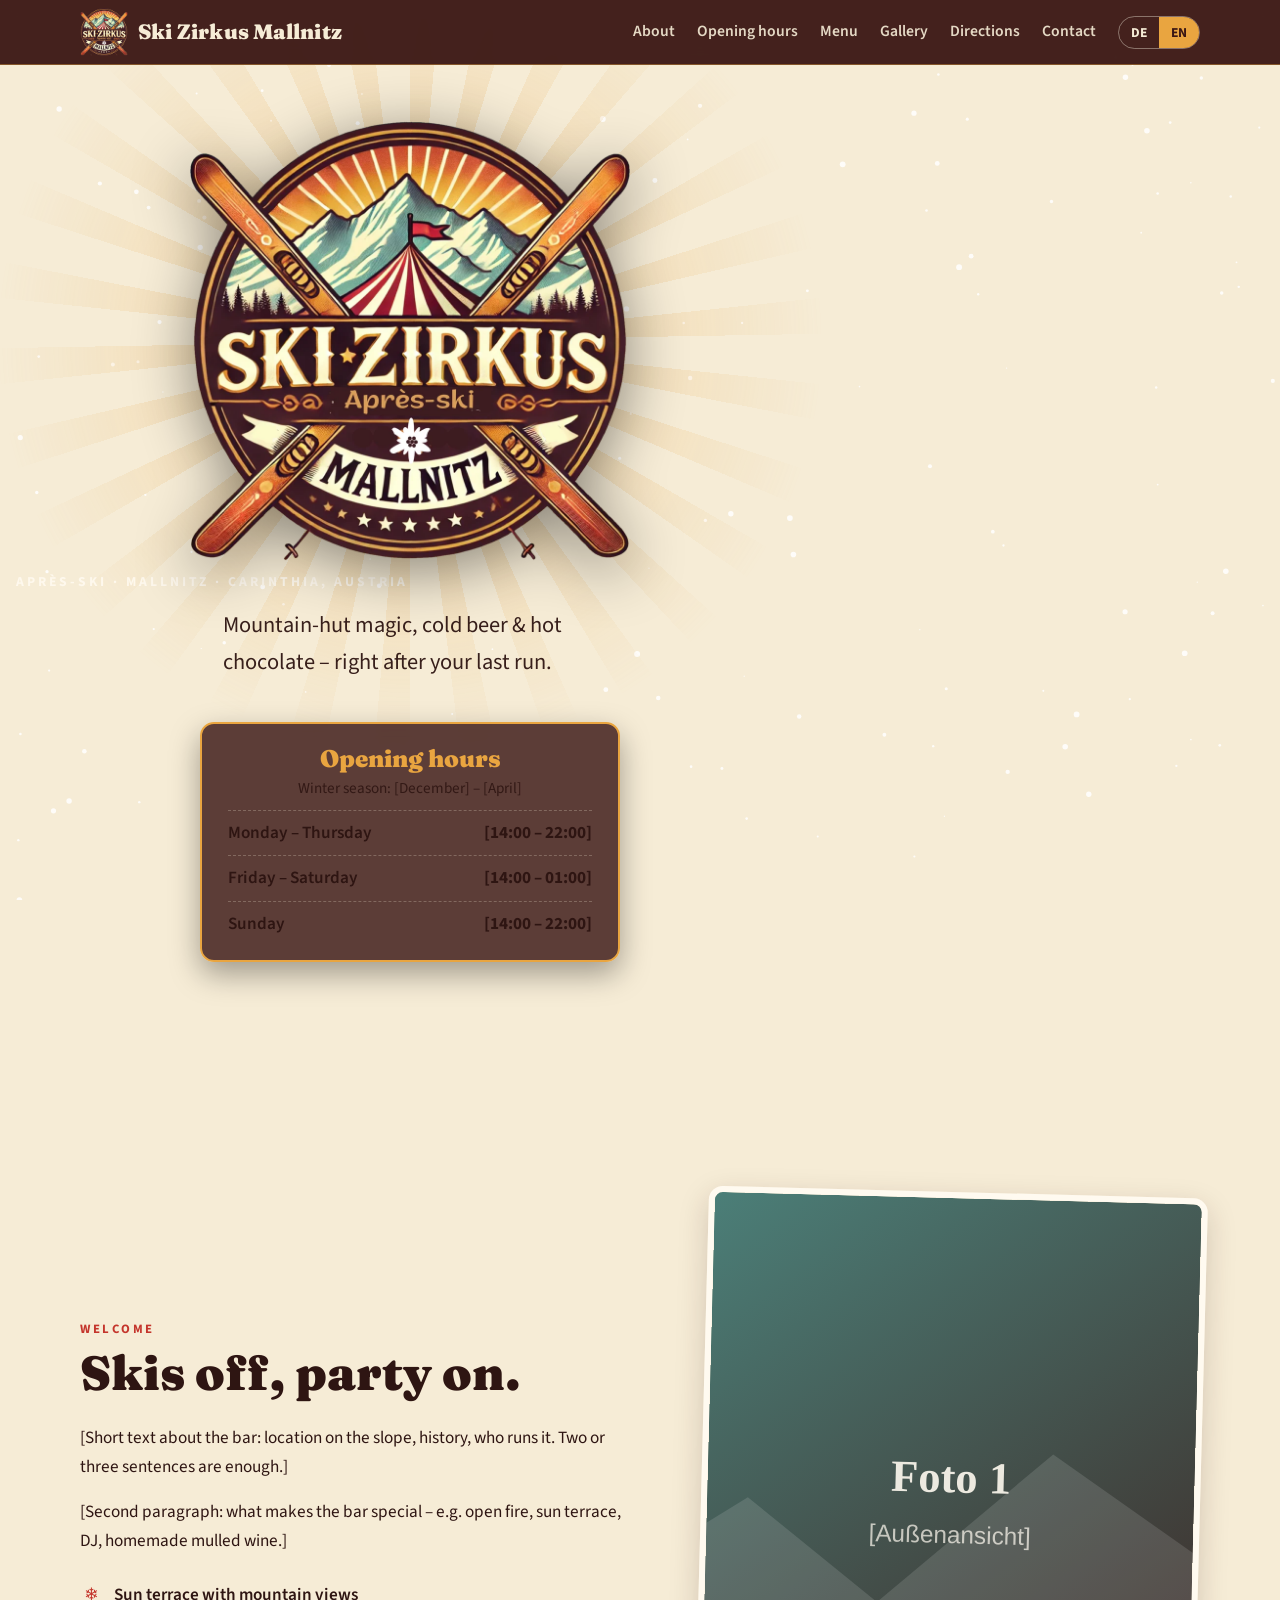
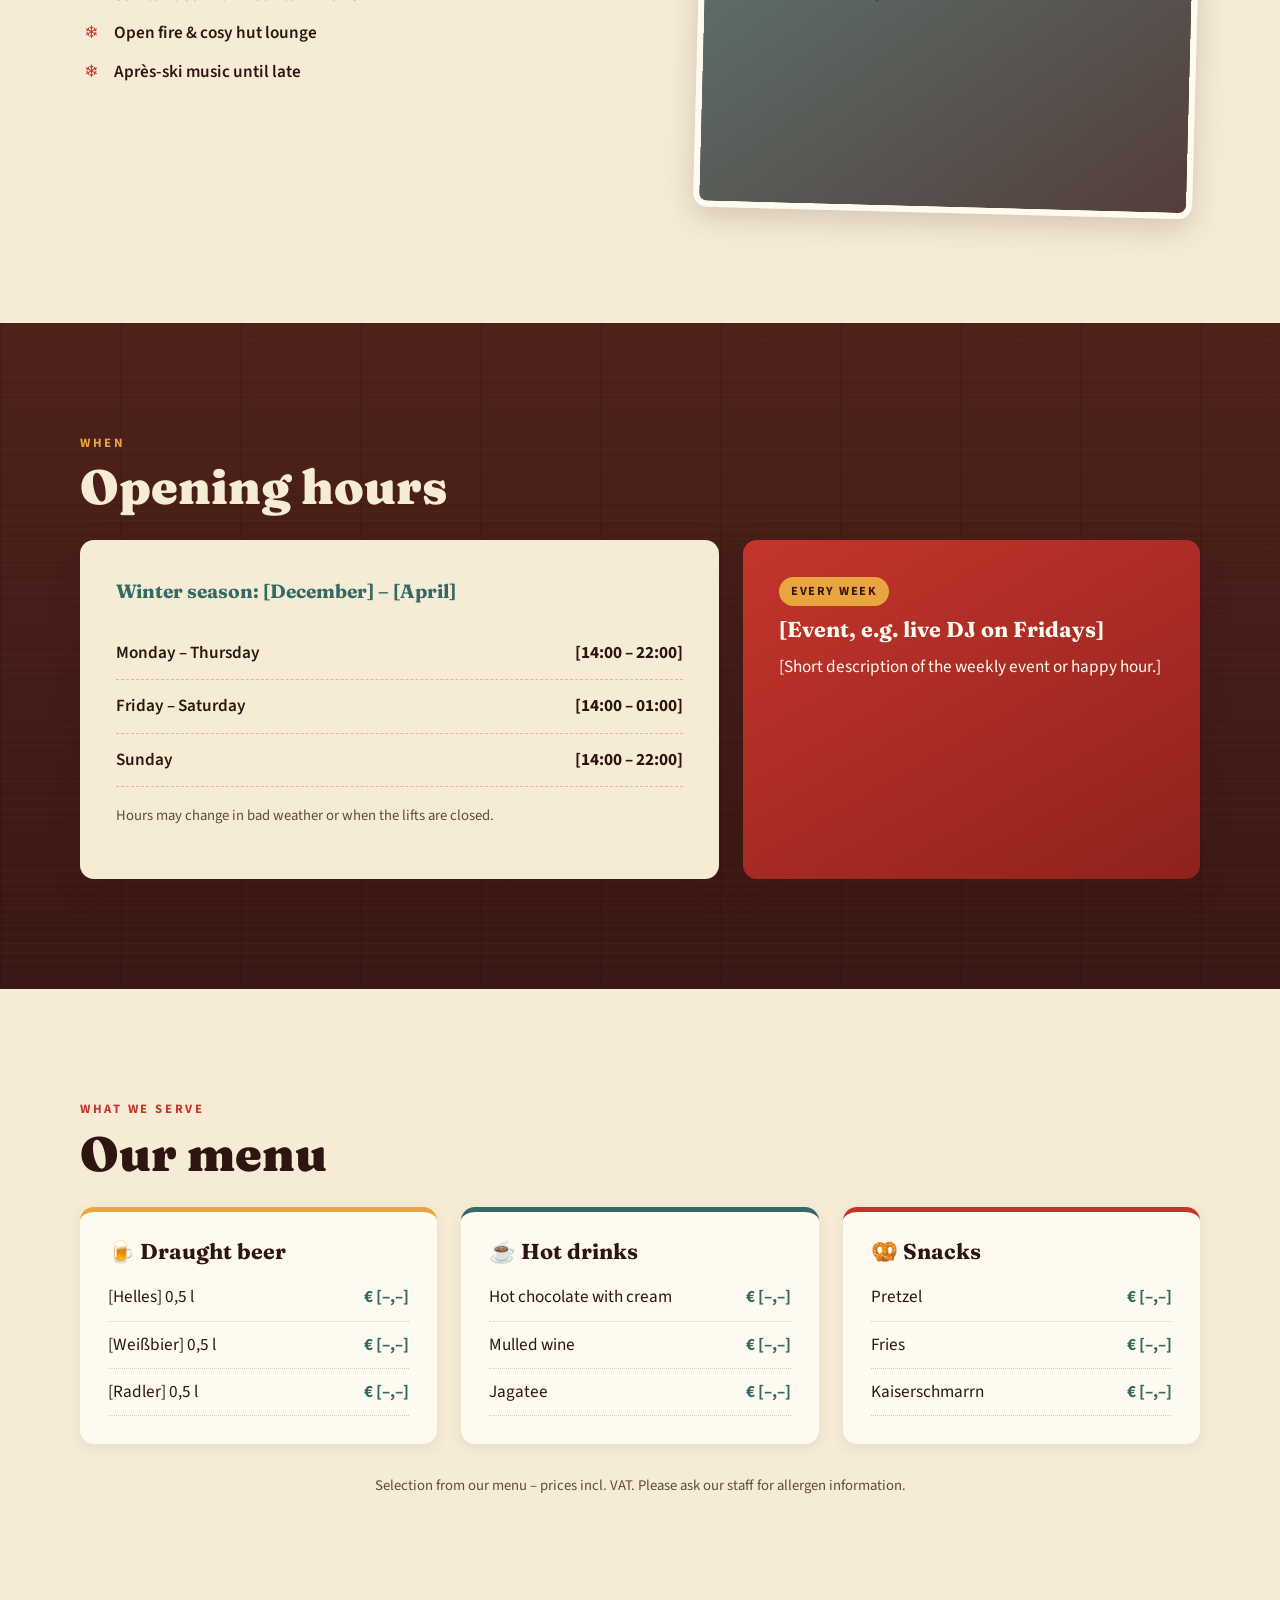
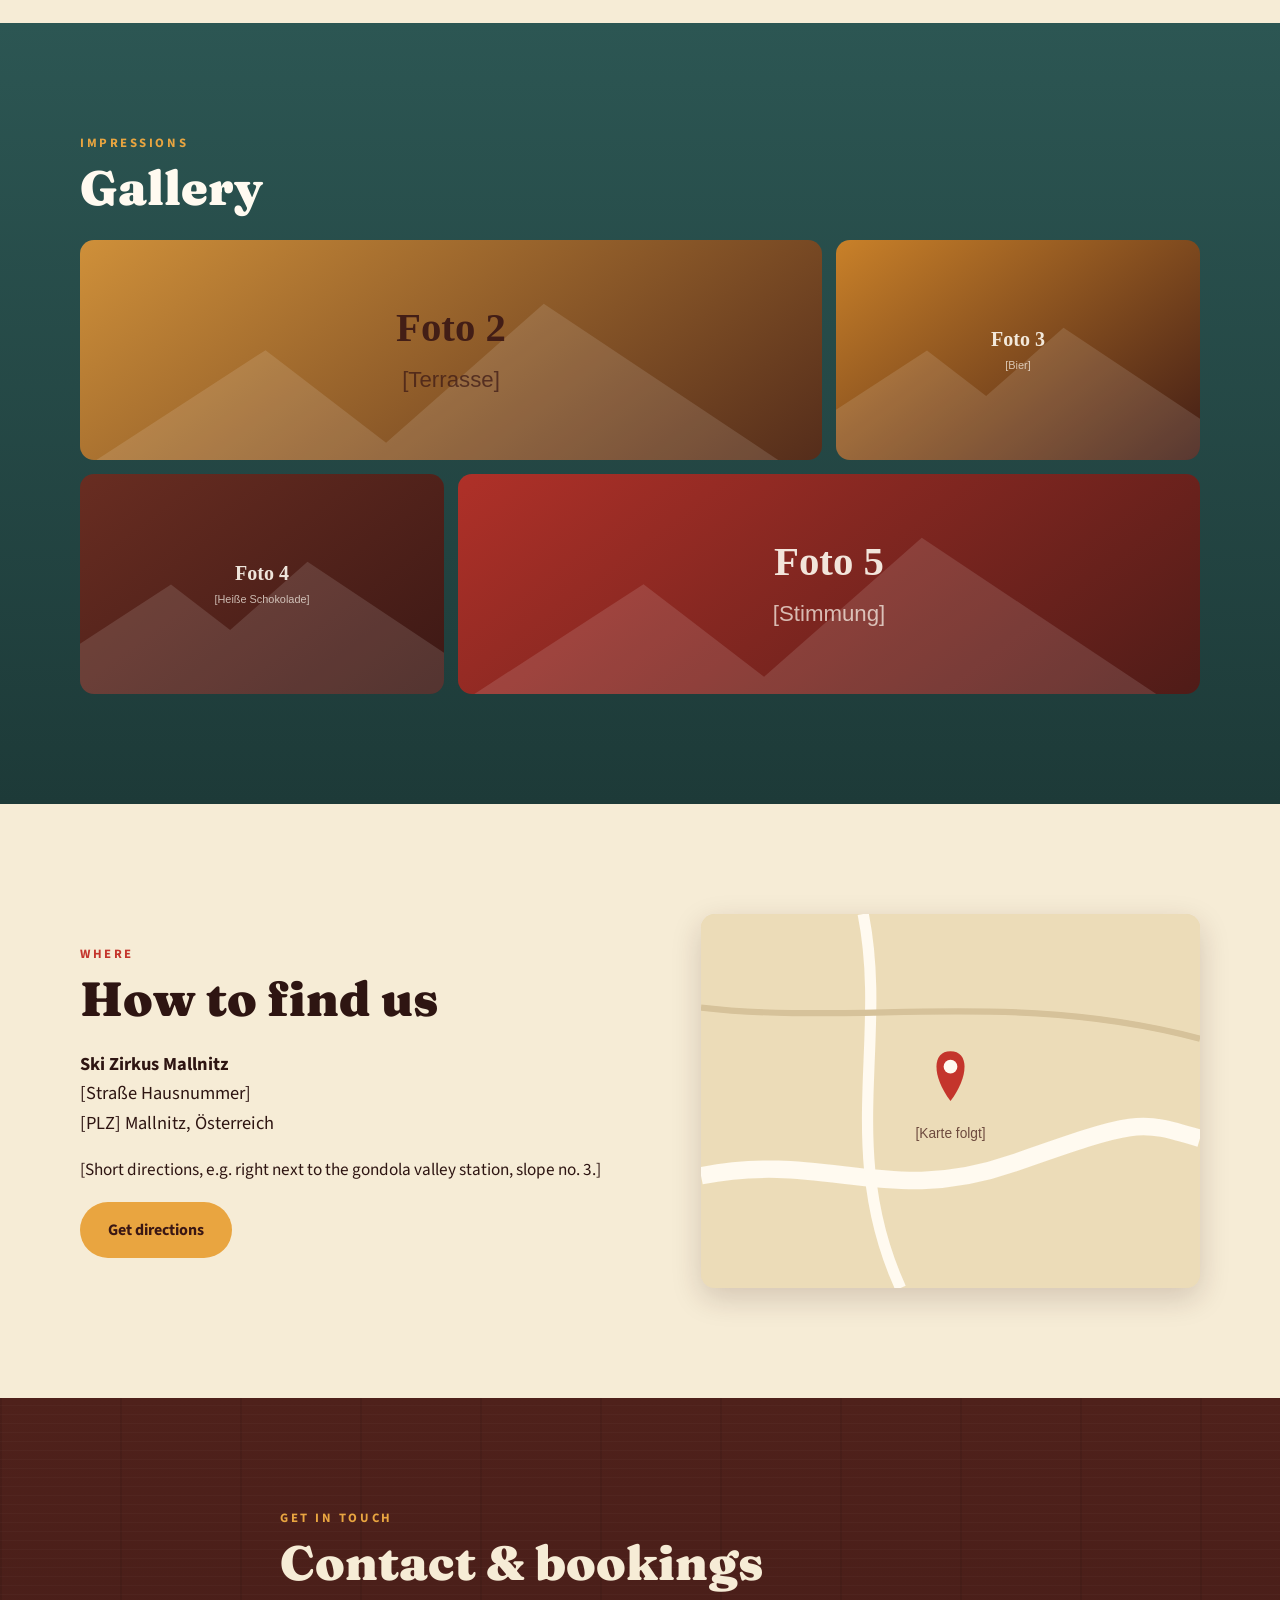
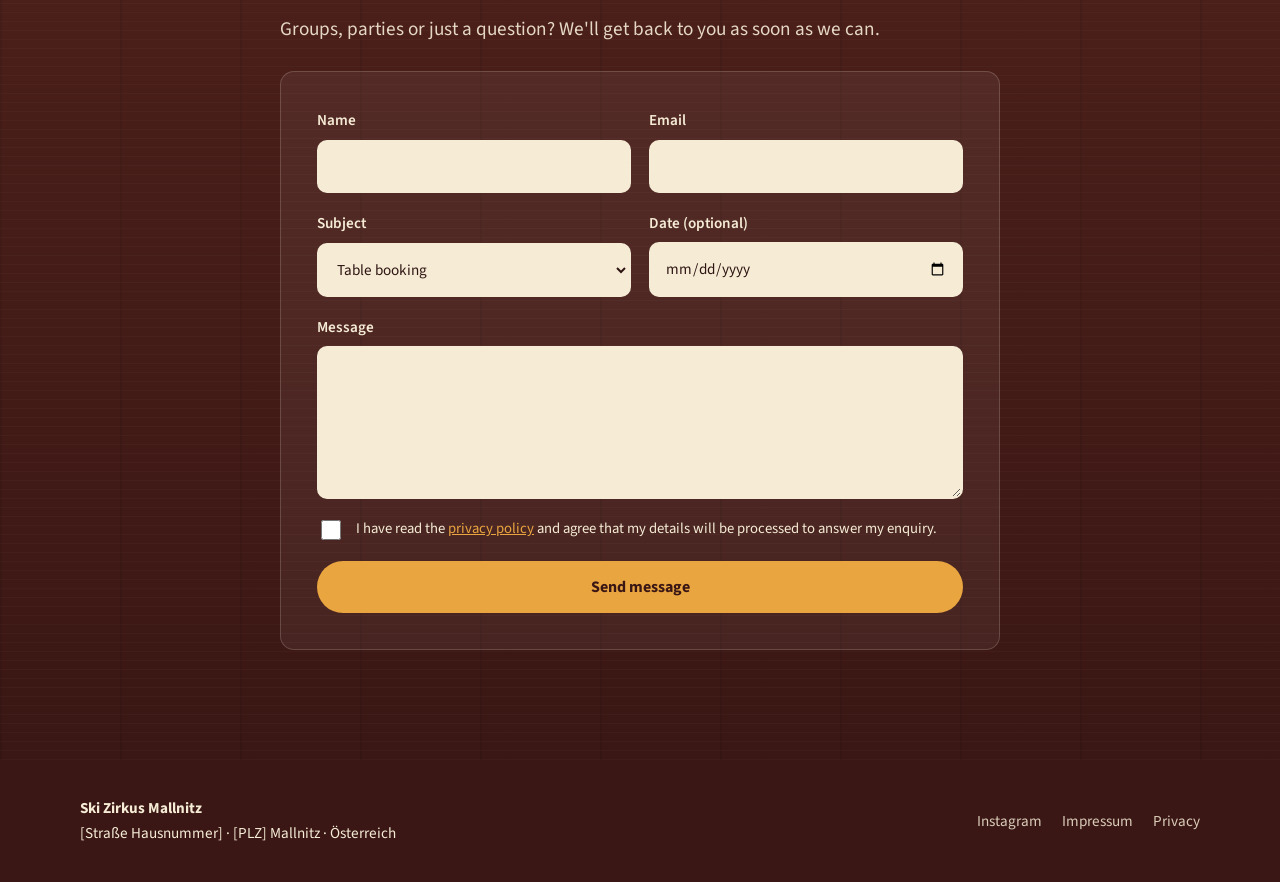
==== commit dc37d830: "Rename hero section to home section" ====
--- a/index.html
+++ b/index.html
@@ -44,7 +44,7 @@
 <main>
 
   <!-- HERO -->
-  <section class="hero">
+  <section class="home">
     <canvas class="snow" aria-hidden="true"></canvas>
     <div class="hero__content">
       <h1 class="hero__logo">
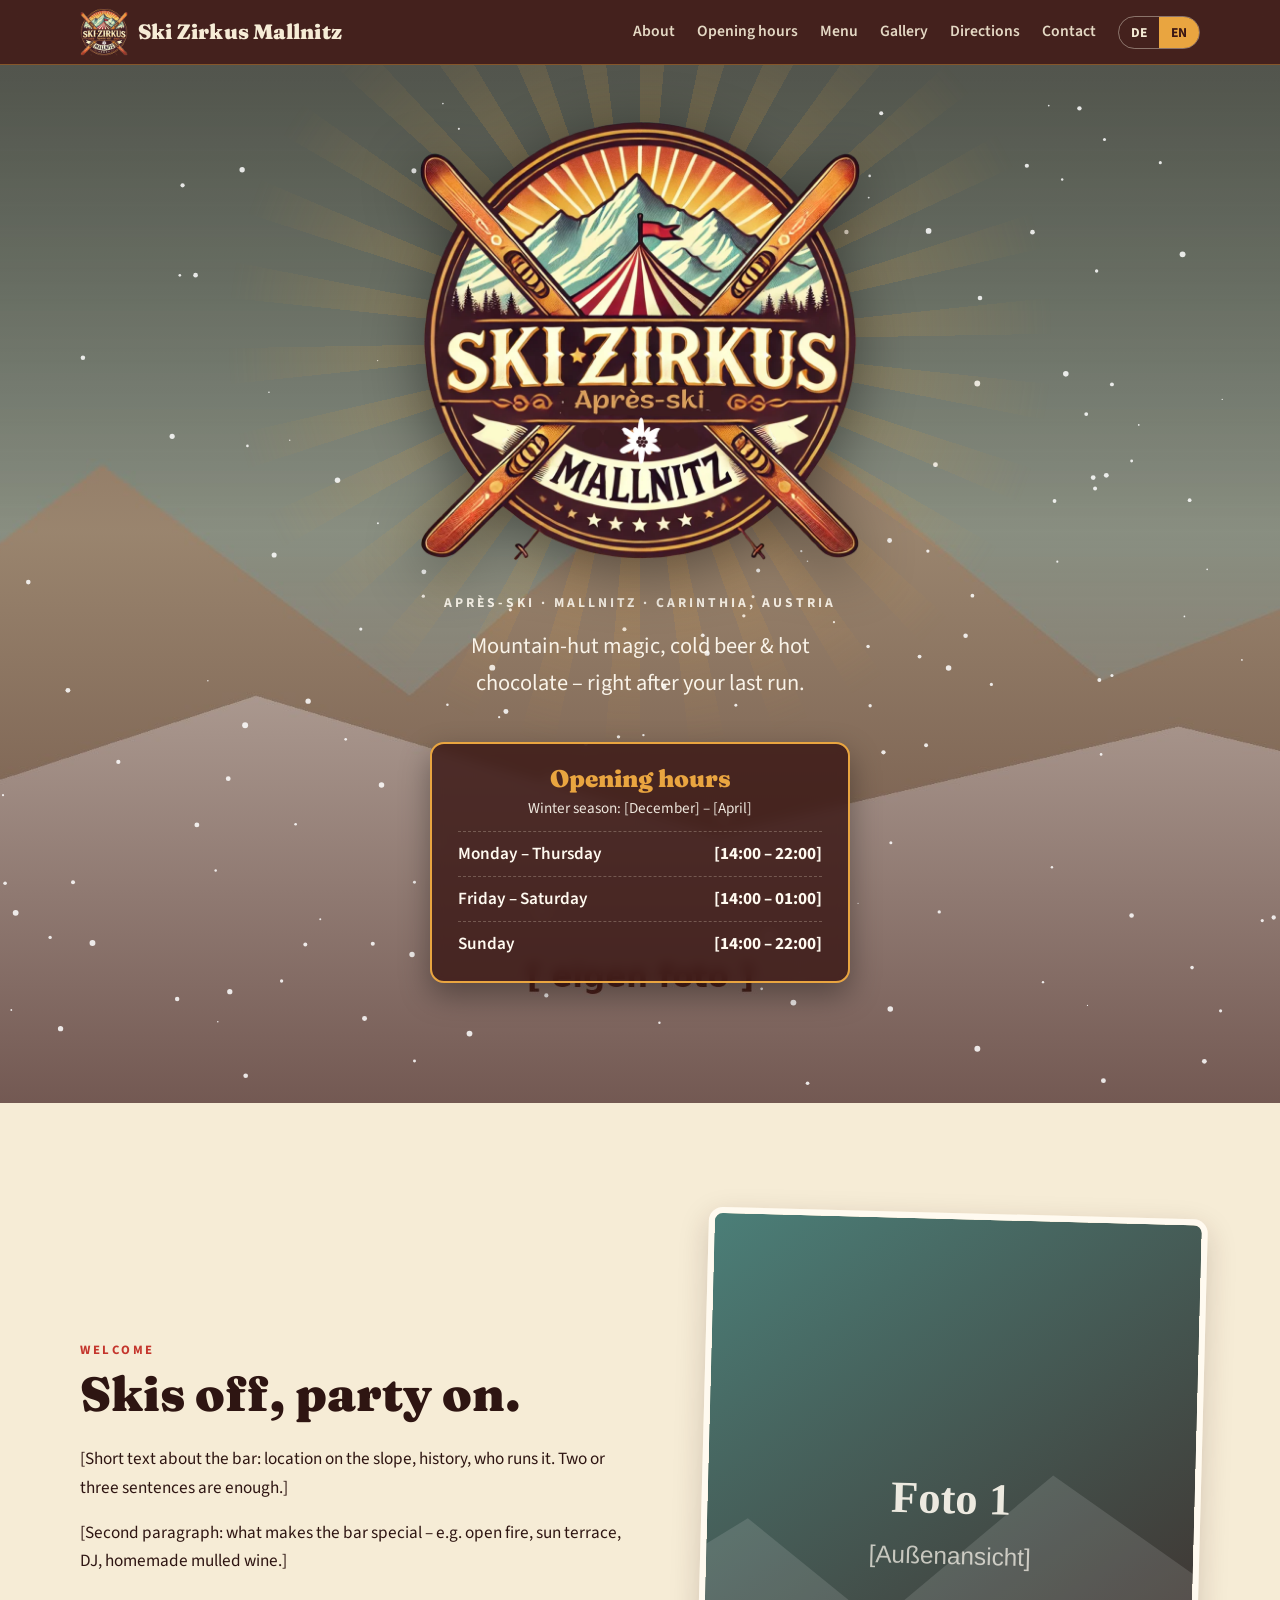
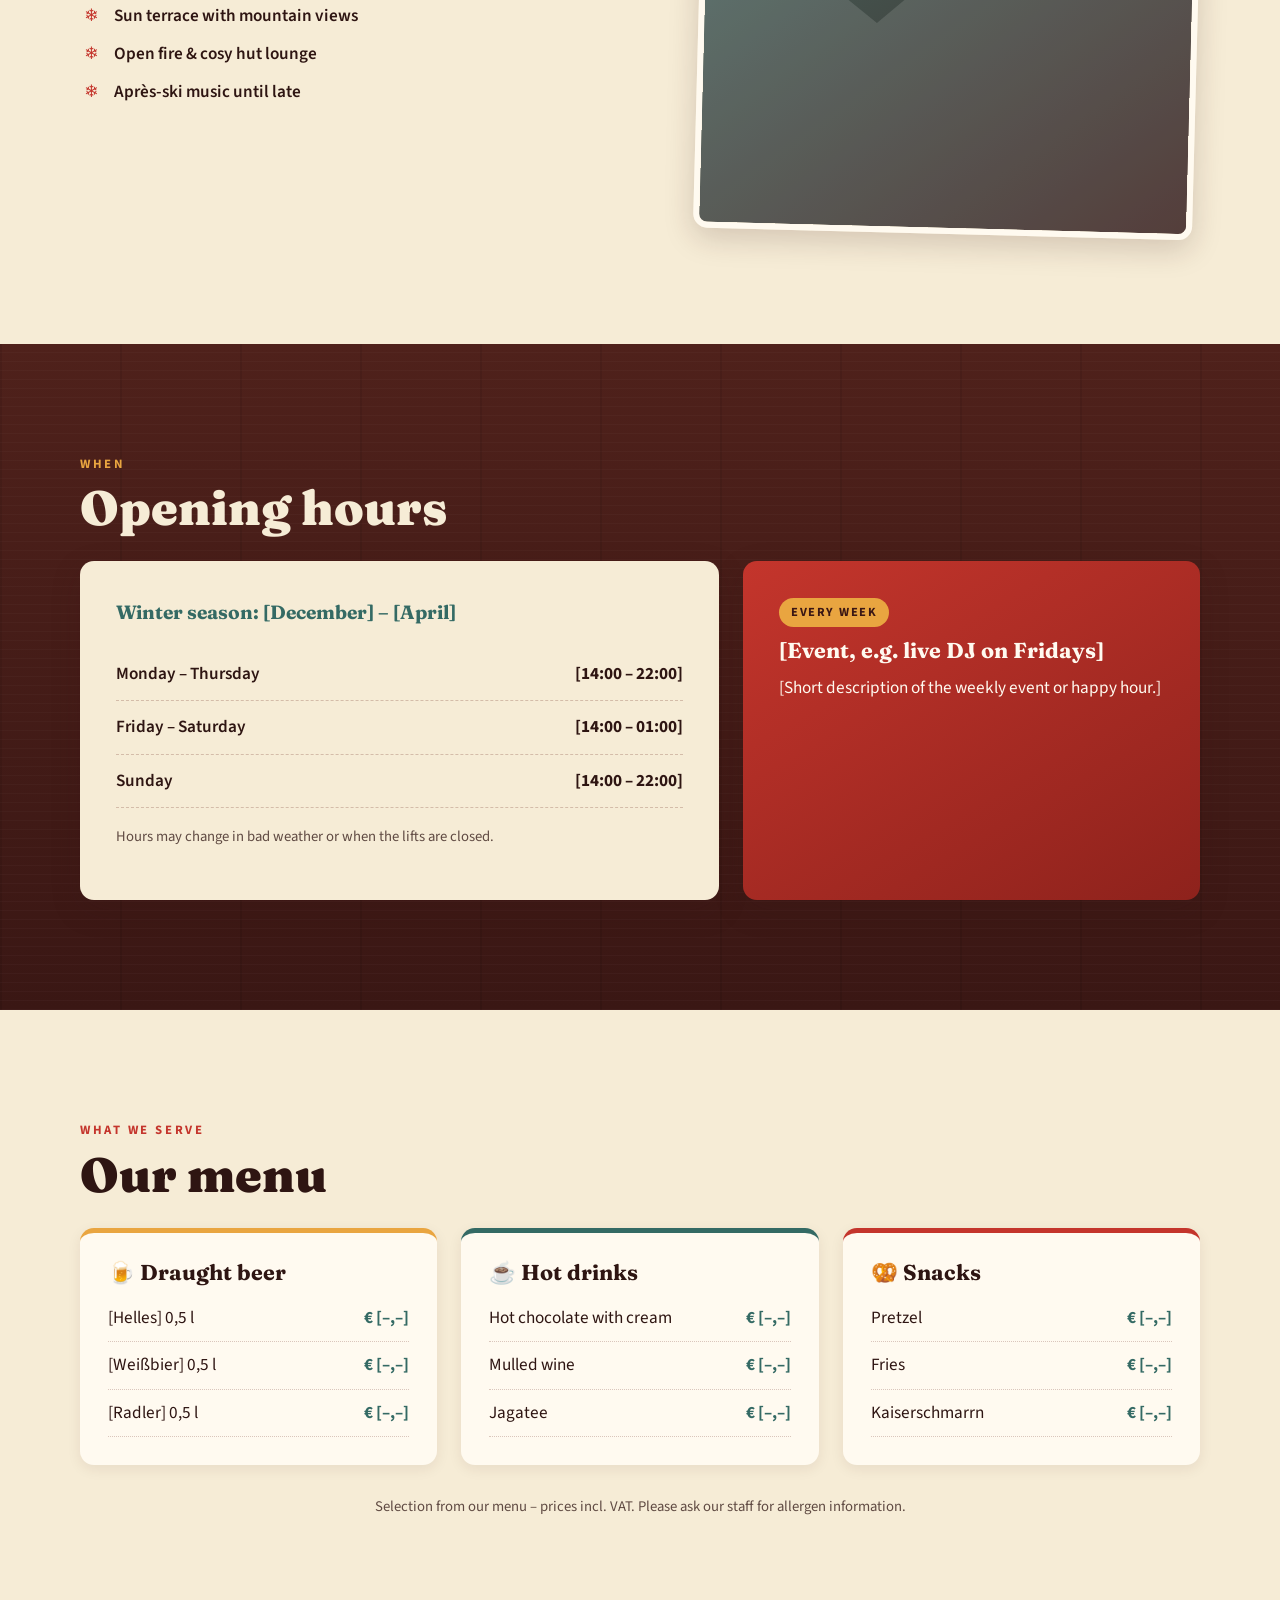
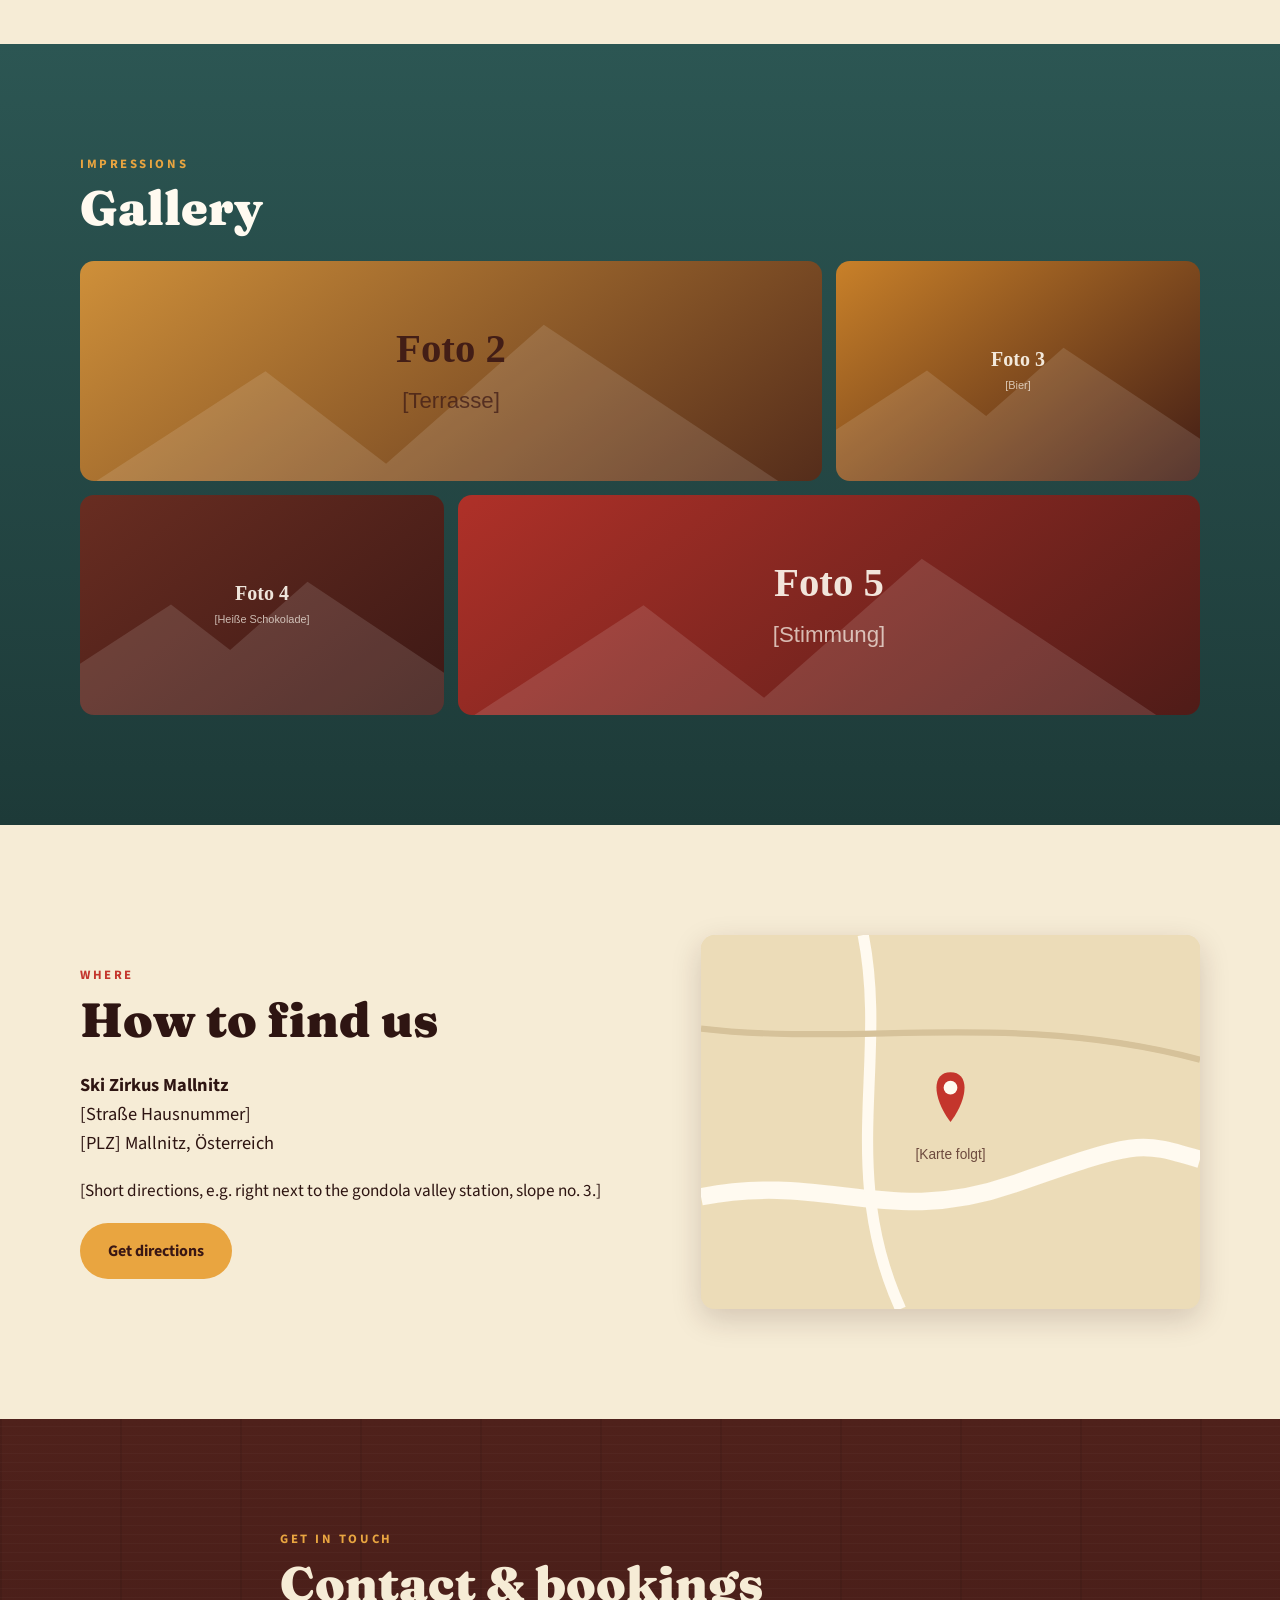
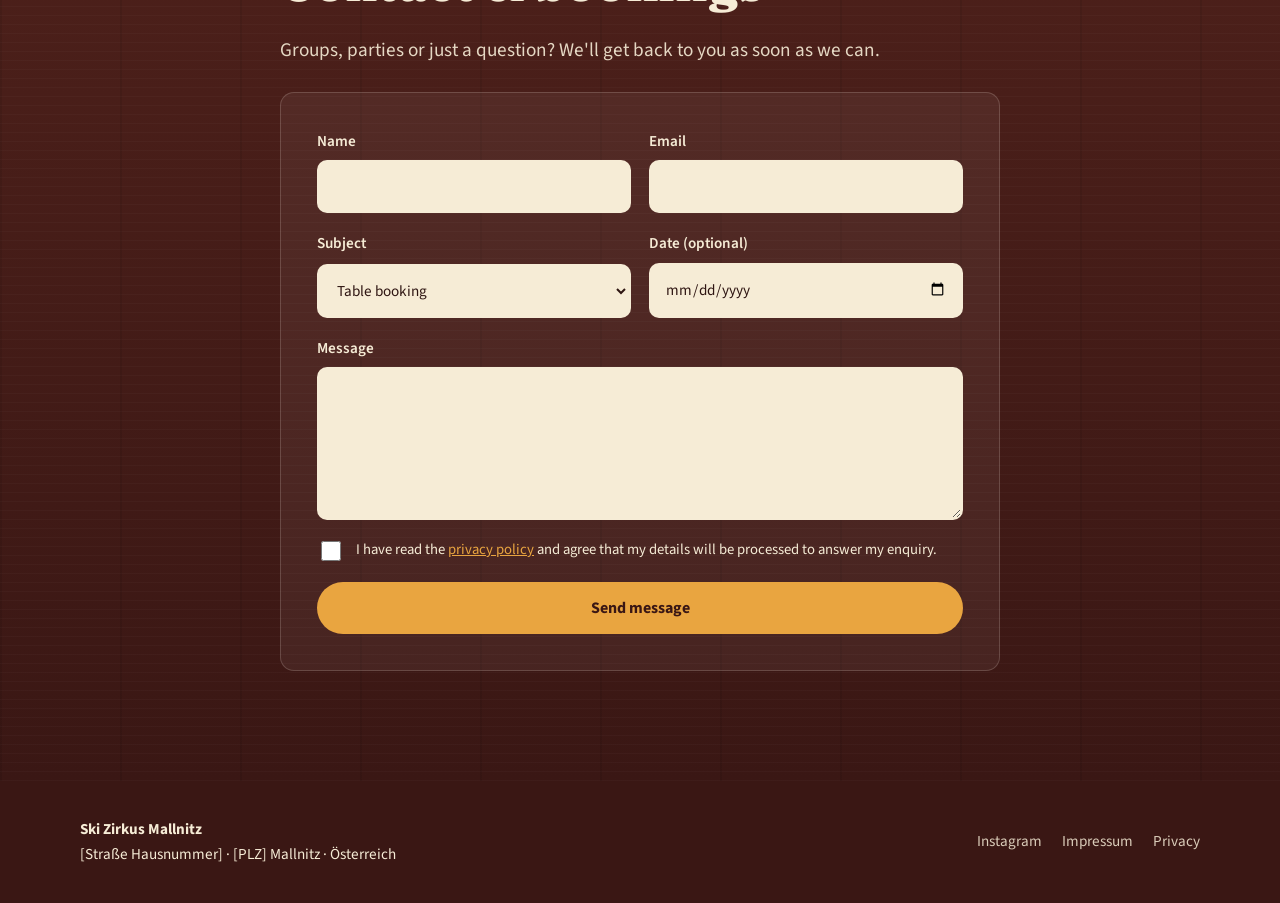
==== commit b9e3cbdd: "Rename section from 'home' to 'hero'" ====
--- a/index.html
+++ b/index.html
@@ -43,8 +43,8 @@
 
 <main>
 
-  <!-- HERO -->
-  <section class="home">
+  <!-- HOME -->
+  <section class="hero">
     <canvas class="snow" aria-hidden="true"></canvas>
     <div class="hero__content">
       <h1 class="hero__logo">
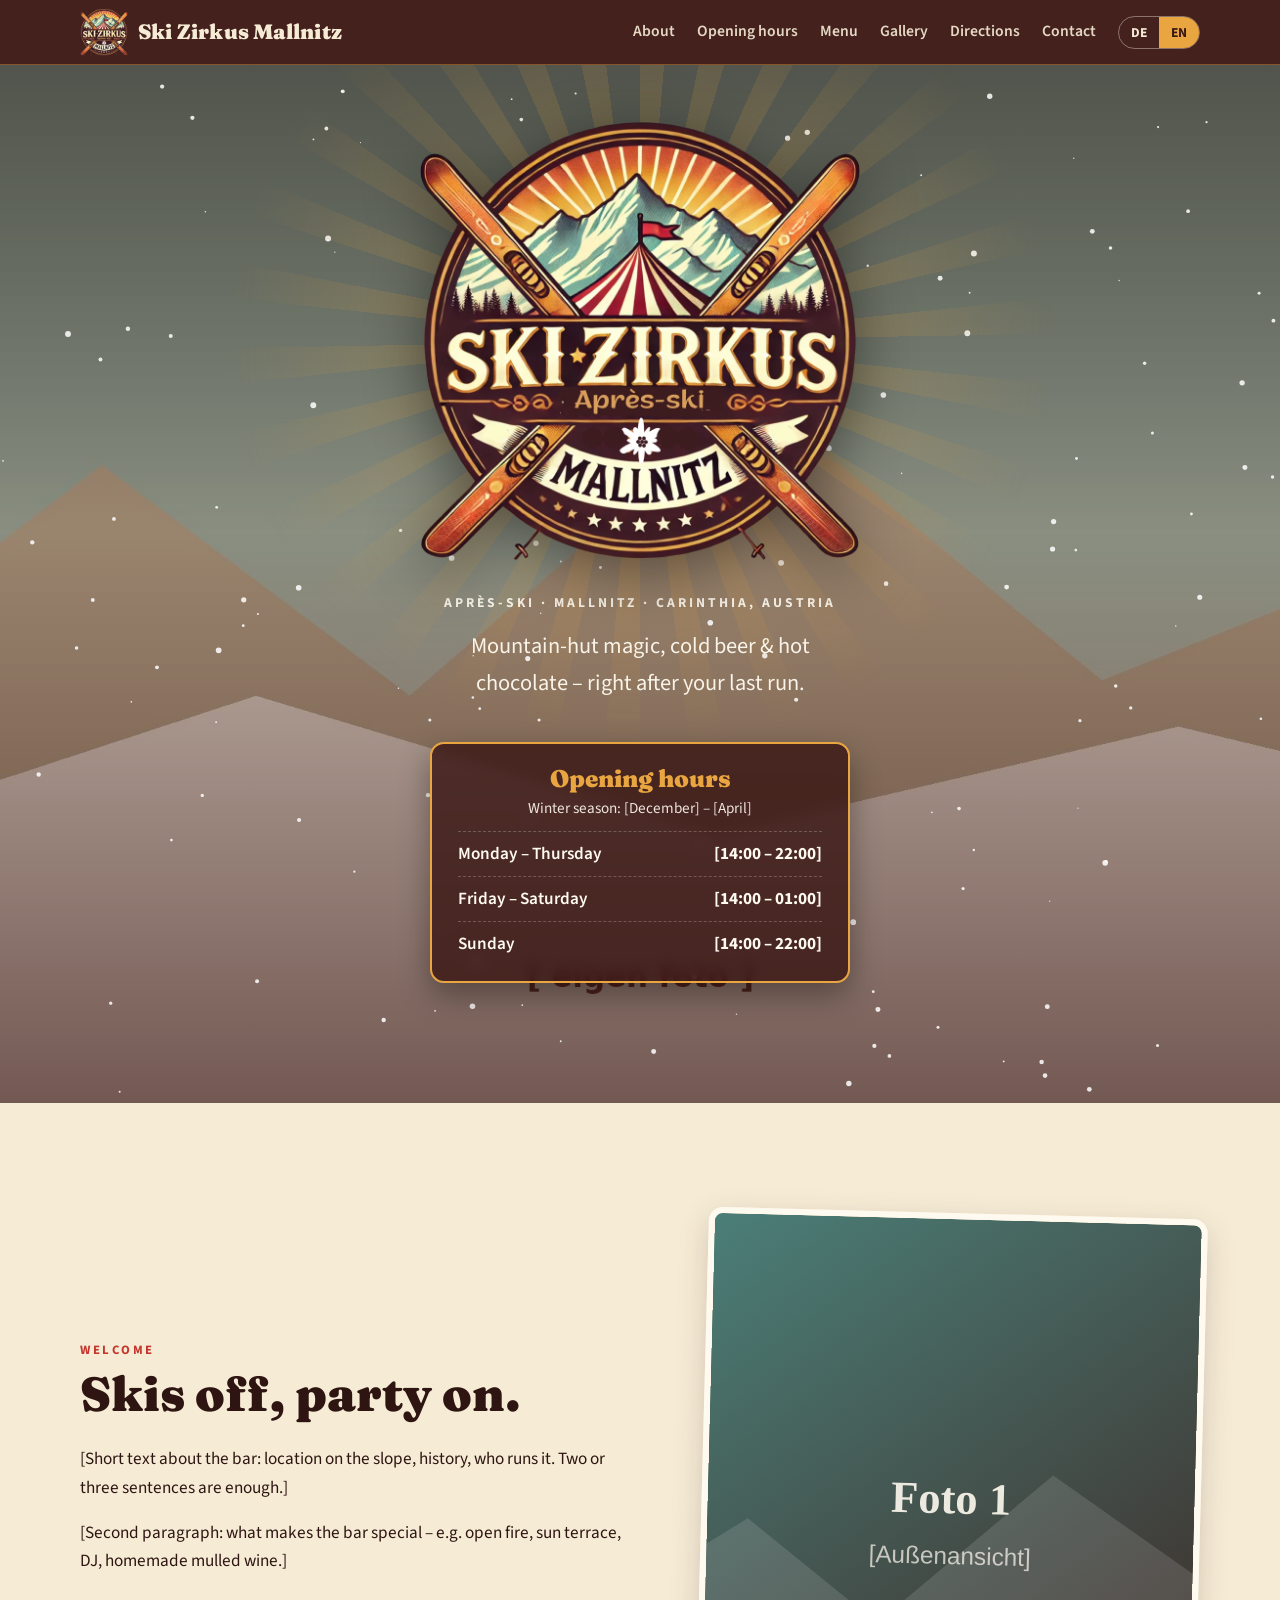
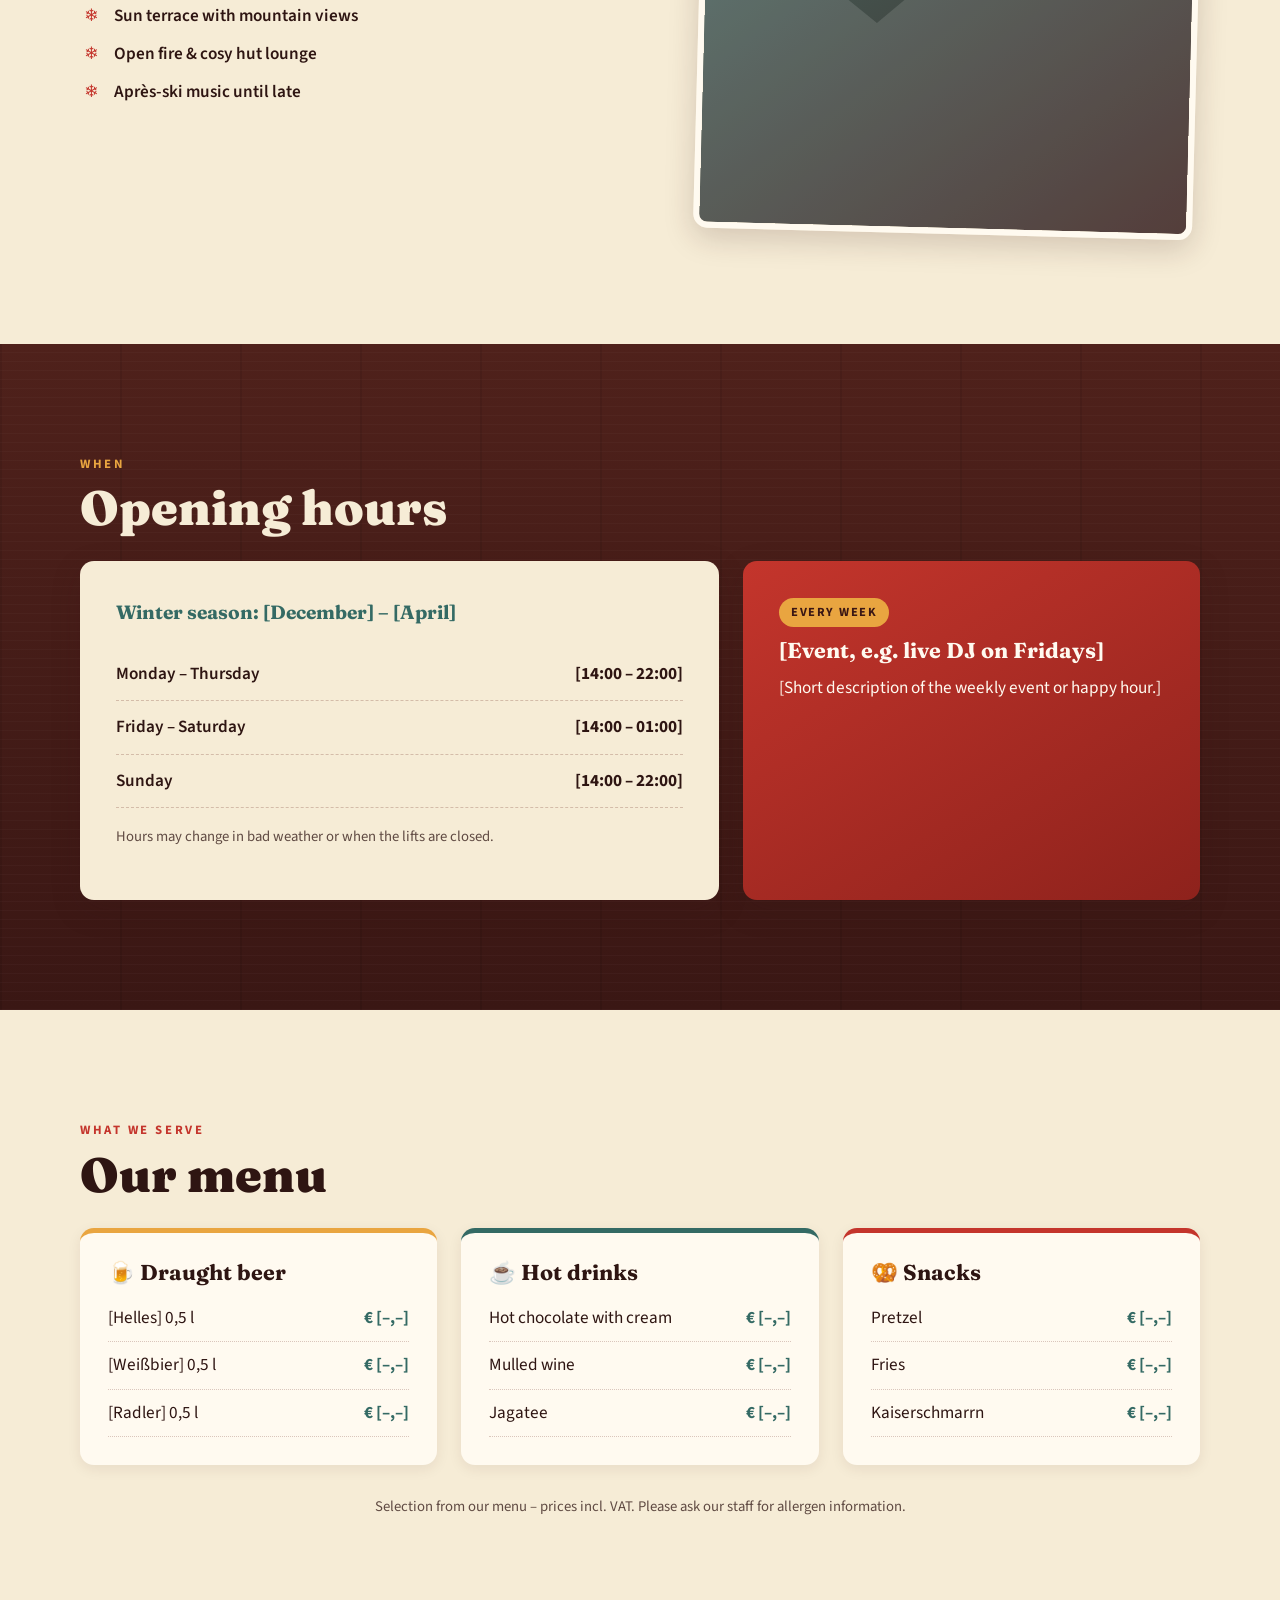
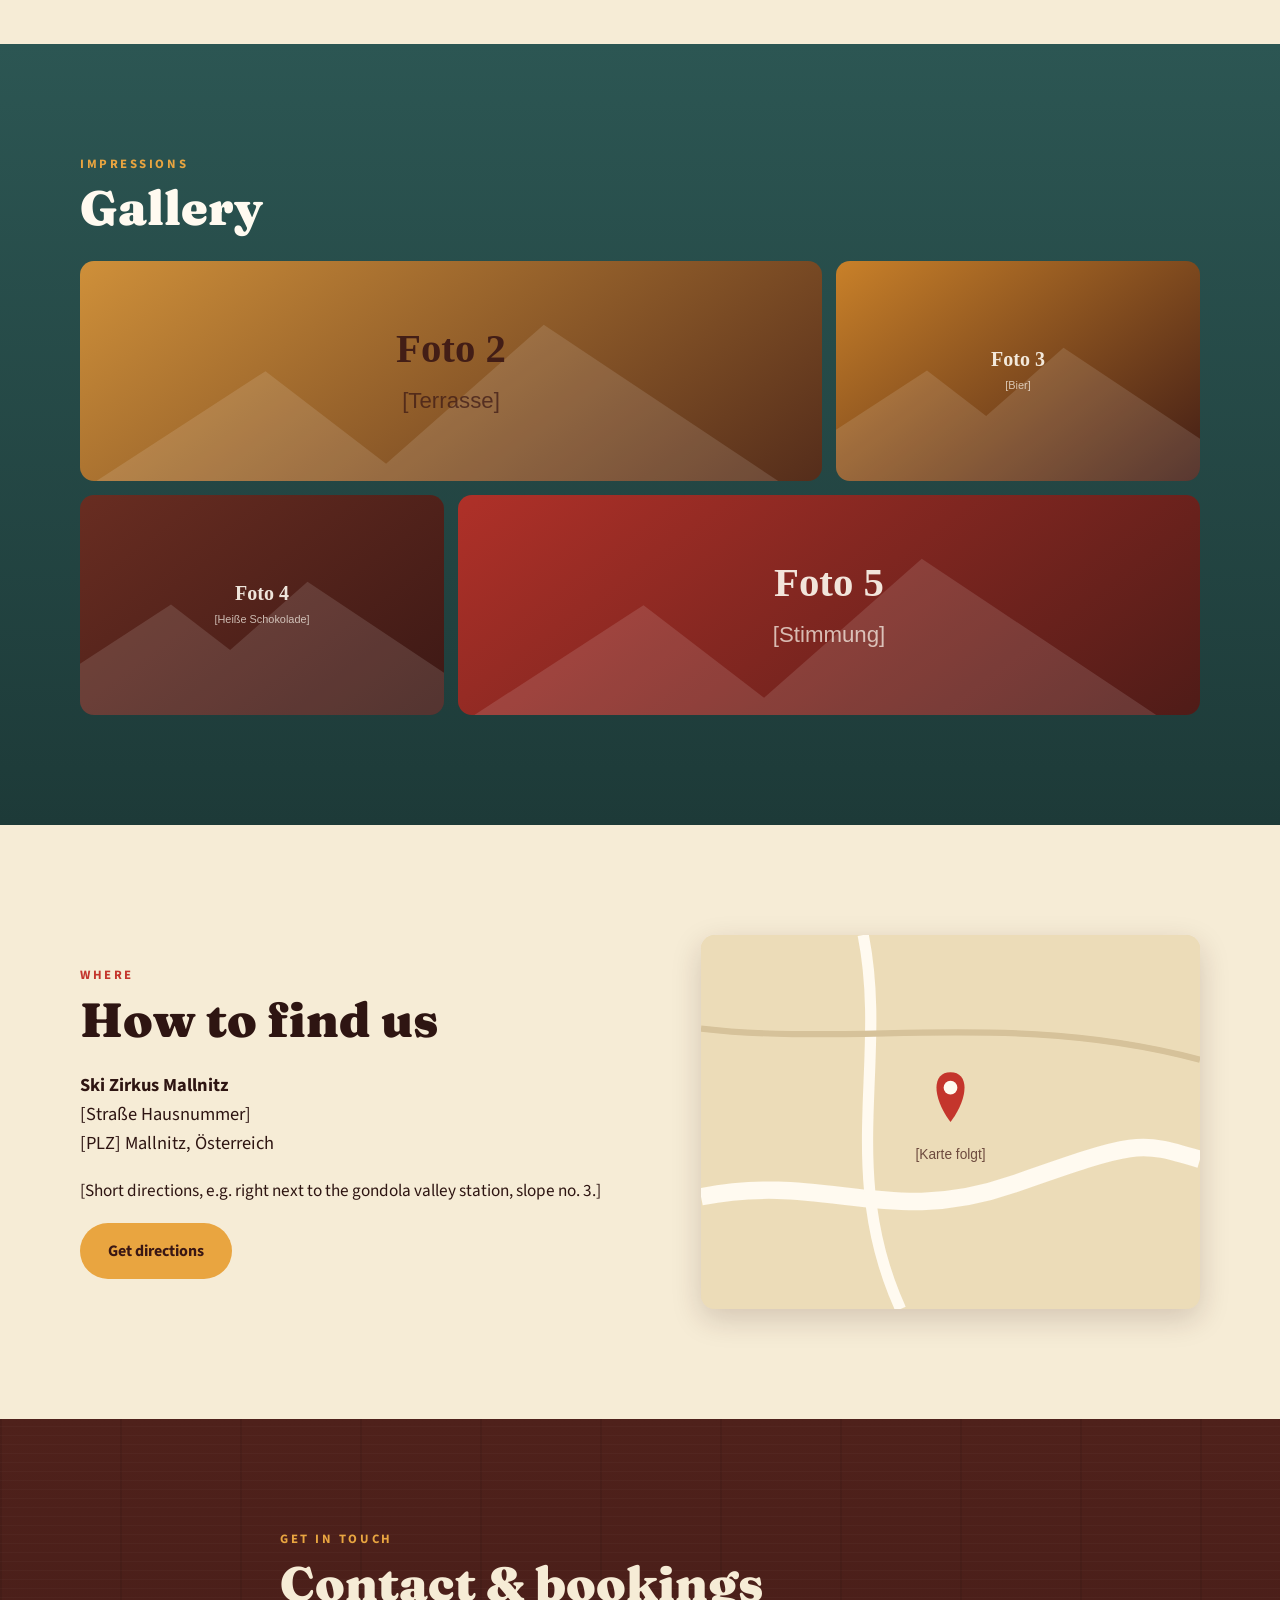
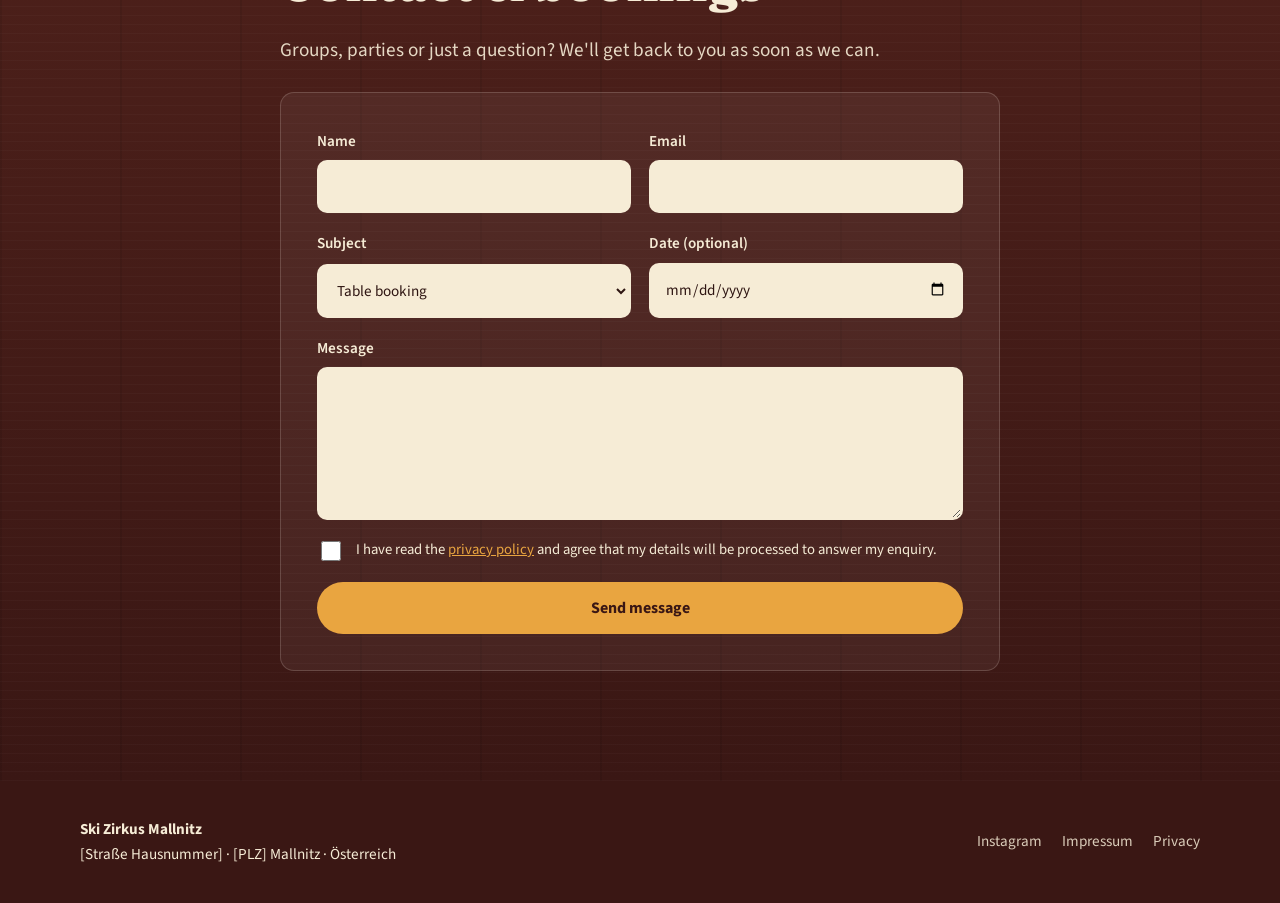
==== commit f3cc4d23: "Rename section comment from HOME to HERO" ====
--- a/index.html
+++ b/index.html
@@ -43,7 +43,7 @@
 
 <main>
 
-  <!-- HOME -->
+  <!-- HERO -->
   <section class="hero">
     <canvas class="snow" aria-hidden="true"></canvas>
     <div class="hero__content">
